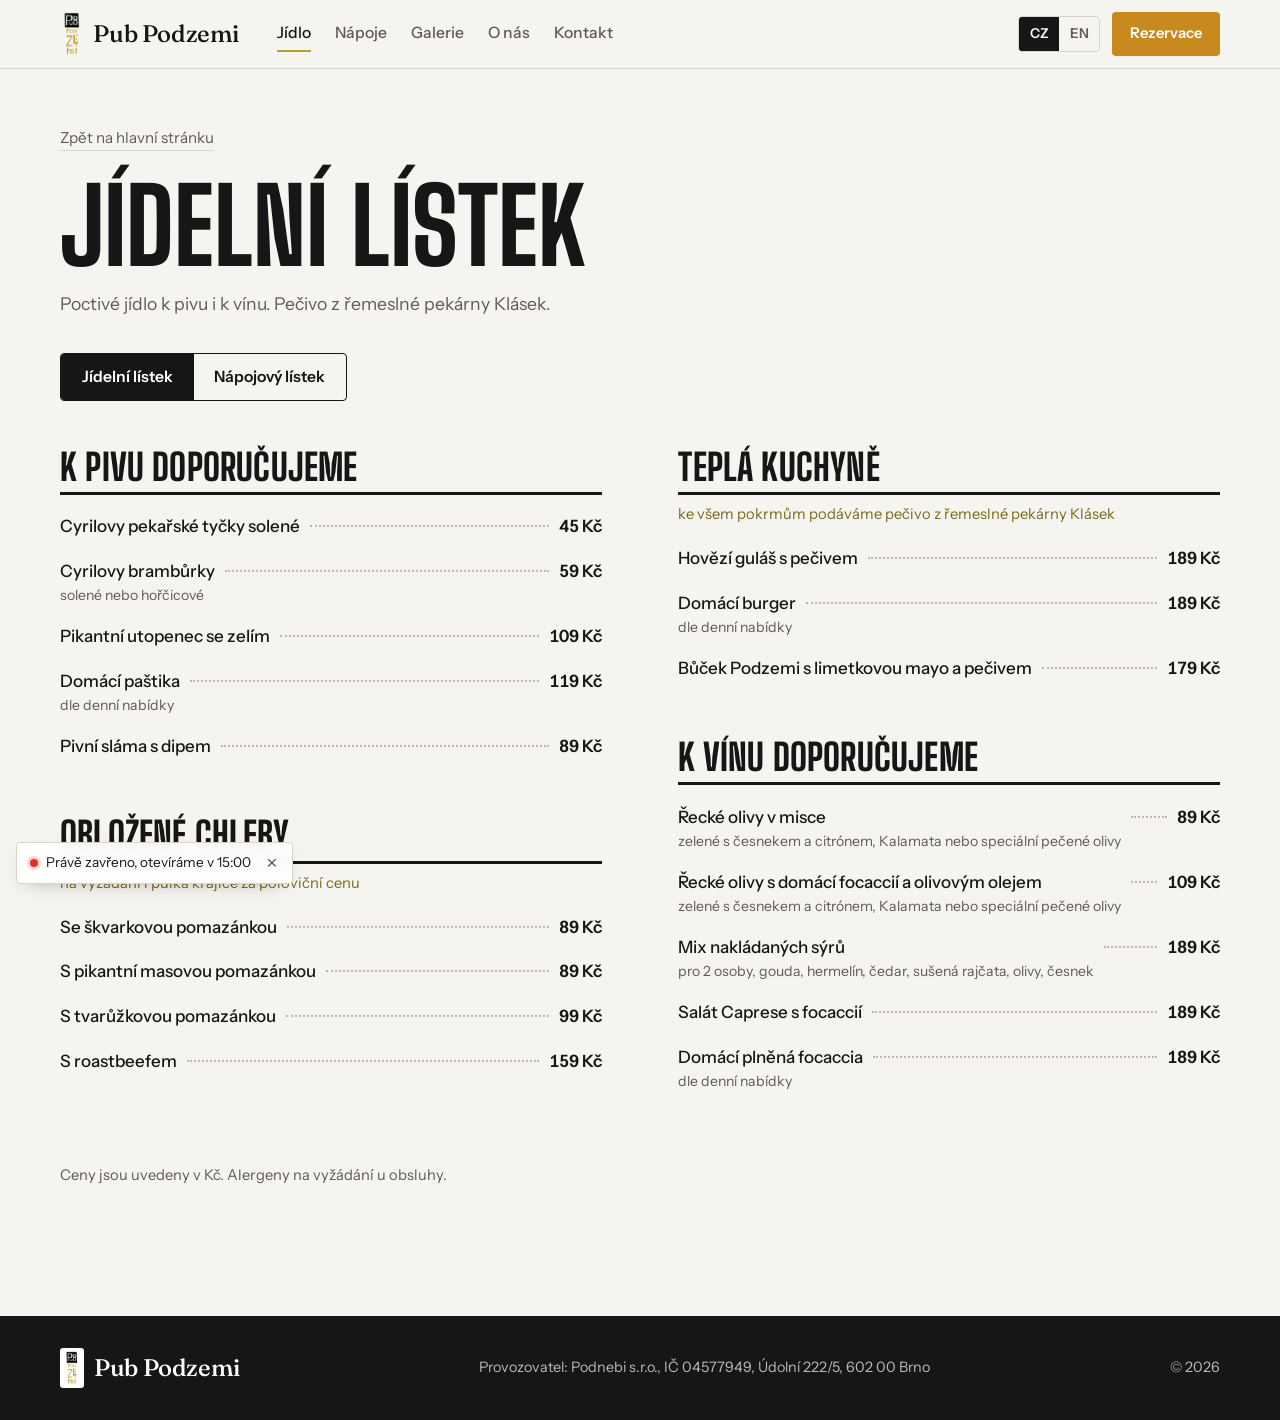
==== jidelni-listek.html @ 9f320ab7 "Telefon: dlaždice s pivy i lístky vedle sebe - na úzkých obrazovkách jsou tři dlaždice s pivy v jedn" ====
<!doctype html>
<html lang="cs">
<head>
  <meta charset="utf-8">
  <meta name="viewport" content="width=device-width, initial-scale=1">
  <title data-en="Food menu – Pub Podzemi">Jídelní lístek – Pub Podzemi</title>
  <meta name="description" content="Jídelní lístek pivnice Pub Podzemi, Údolní 222/5, Brno." data-en-content="Food menu of Pub Podzemi, Údolní 222/5, Brno.">
  <link rel="icon" href="img/logo.png">
  <link rel="preconnect" href="https://fonts.googleapis.com">
  <link rel="preconnect" href="https://fonts.gstatic.com" crossorigin>
  <link href="https://fonts.googleapis.com/css2?family=Fraunces:opsz,wght@9..144,500;9..144,700&family=Big+Shoulders+Display:wght@600;800&family=Instrument+Sans:wght@400;500;600&display=swap" rel="stylesheet">
  <link rel="stylesheet" href="style.css?v=22">
</head>
<body>

<header class="nav" id="top">
  <div class="wrap nav__inner">
    <a href="index.html" class="logo"><img src="img/logo.png" alt="" class="logo__img"><span class="logo__text">Pub Podzemi</span></a>
    <nav class="nav__links">
      <a href="jidelni-listek.html" data-en="Food" aria-current="page">Jídlo</a>
      <a href="napojovy-listek.html" data-en="Drinks">Nápoje</a>
      <a href="index.html#galerie" data-en="Gallery">Galerie</a>
      <a href="index.html#o-nas" data-en="About us">O nás</a>
      <a href="index.html#kontakt" data-en="Contact">Kontakt</a>
    </nav>
    <div class="nav__right">
      <div class="lang" role="group" aria-label="Jazyk" data-en-aria-label="Language">
        <button type="button" class="lang__btn" data-lang="cs">CZ</button>
        <button type="button" class="lang__btn" data-lang="en">EN</button>
      </div>
      <a href="tel:+420602211362" class="btn btn--small btn--reserve js-reserve" data-en="Book a table">Rezervace</a>
      <button type="button" class="nav__toggle" aria-label="Otevřít menu" data-en-aria-label="Open menu" aria-expanded="false">☰</button>
    </div>
  </div>
</header>

<main class="listek">
  <div class="wrap">
    <a href="index.html" class="back" data-en="Back to the home page">Zpět na hlavní stránku</a>
    <h1 class="listek__title" data-en="Food menu">Jídelní lístek</h1>
    <p class="listek__lead" data-en="Honest food to go with beer and wine. Bread from the Klásek artisan bakery.">Poctivé jídlo k pivu i k vínu. Pečivo z řemeslné pekárny Klásek.</p>
    <nav class="tabs" aria-label="Lístky" data-en-aria-label="Menus">
      <a href="jidelni-listek.html" class="tabs__tab is-active" data-en="Food menu" aria-current="page">Jídelní lístek</a>
      <a href="napojovy-listek.html" class="tabs__tab" data-en="Drinks menu">Nápojový lístek</a>
    </nav>
    <div class="listek__grid">
      <section class="cat">
        <h2 class="cat__title" data-en="Goes well with beer">K pivu doporučujeme</h2>
        <ul class="items">
          <li class="item"><span class="item__main"><span class="item__name" data-en="Cyril&#x27;s salted bakery sticks">Cyrilovy pekařské tyčky solené</span></span><span class="item__dots" aria-hidden="true"></span><span class="item__price" data-en="CZK 45">45 Kč</span></li>
          <li class="item"><span class="item__main"><span class="item__name" data-en="Cyril&#x27;s crisps">Cyrilovy brambůrky</span><span class="item__note" data-en="salted or mustard">solené nebo hořčicové</span></span><span class="item__dots" aria-hidden="true"></span><span class="item__price" data-en="CZK 59">59 Kč</span></li>
          <li class="item"><span class="item__main"><span class="item__name" data-en="Spicy pickled sausage (utopenec) with cabbage">Pikantní utopenec se zelím</span></span><span class="item__dots" aria-hidden="true"></span><span class="item__price" data-en="CZK 109">109 Kč</span></li>
          <li class="item"><span class="item__main"><span class="item__name" data-en="Homemade pâté">Domácí paštika</span><span class="item__note" data-en="daily offer">dle denní nabídky</span></span><span class="item__dots" aria-hidden="true"></span><span class="item__price" data-en="CZK 119">119 Kč</span></li>
          <li class="item"><span class="item__main"><span class="item__name" data-en="Crispy beer straws with dip">Pivní sláma s dipem</span></span><span class="item__dots" aria-hidden="true"></span><span class="item__price" data-en="CZK 89">89 Kč</span></li>
        </ul>
      </section>
      <section class="cat">
        <h2 class="cat__title" data-en="Open sandwiches">Obložené chleby</h2><p class="cat__sub" data-en="half a slice available on request at half price">na vyžádání i půlka krajíce za poloviční cenu</p>
        <ul class="items">
          <li class="item"><span class="item__main"><span class="item__name" data-en="With pork crackling spread">Se škvarkovou pomazánkou</span></span><span class="item__dots" aria-hidden="true"></span><span class="item__price" data-en="CZK 89">89 Kč</span></li>
          <li class="item"><span class="item__main"><span class="item__name" data-en="With spicy meat spread">S pikantní masovou pomazánkou</span></span><span class="item__dots" aria-hidden="true"></span><span class="item__price" data-en="CZK 89">89 Kč</span></li>
          <li class="item"><span class="item__main"><span class="item__name" data-en="With Olomouc tvarůžky cheese spread">S tvarůžkovou pomazánkou</span></span><span class="item__dots" aria-hidden="true"></span><span class="item__price" data-en="CZK 99">99 Kč</span></li>
          <li class="item"><span class="item__main"><span class="item__name" data-en="With roast beef">S roastbeefem</span></span><span class="item__dots" aria-hidden="true"></span><span class="item__price" data-en="CZK 159">159 Kč</span></li>
        </ul>
      </section>
      <section class="cat">
        <h2 class="cat__title" data-en="Hot dishes">Teplá kuchyně</h2><p class="cat__sub" data-en="all dishes are served with bread from the Klásek artisan bakery">ke všem pokrmům podáváme pečivo z řemeslné pekárny Klásek</p>
        <ul class="items">
          <li class="item"><span class="item__main"><span class="item__name" data-en="Beef goulash with bread">Hovězí guláš s pečivem</span></span><span class="item__dots" aria-hidden="true"></span><span class="item__price" data-en="CZK 189">189 Kč</span></li>
          <li class="item"><span class="item__main"><span class="item__name" data-en="Homemade burger">Domácí burger</span><span class="item__note" data-en="daily offer">dle denní nabídky</span></span><span class="item__dots" aria-hidden="true"></span><span class="item__price" data-en="CZK 189">189 Kč</span></li>
          <li class="item"><span class="item__main"><span class="item__name" data-en="Podzemi pork belly with lime mayo and bread">Bůček Podzemi s limetkovou mayo a pečivem</span></span><span class="item__dots" aria-hidden="true"></span><span class="item__price" data-en="CZK 179">179 Kč</span></li>
        </ul>
      </section>
      <section class="cat">
        <h2 class="cat__title" data-en="Goes well with wine">K vínu doporučujeme</h2>
        <ul class="items">
          <li class="item"><span class="item__main"><span class="item__name" data-en="Greek olives in a bowl">Řecké olivy v misce</span><span class="item__note" data-en="green with garlic and lemon, Kalamata or special roasted olives">zelené s česnekem a citrónem, Kalamata nebo speciální pečené olivy</span></span><span class="item__dots" aria-hidden="true"></span><span class="item__price" data-en="CZK 89">89 Kč</span></li>
          <li class="item"><span class="item__main"><span class="item__name" data-en="Greek olives with homemade focaccia and olive oil">Řecké olivy s domácí focaccií a olivovým olejem</span><span class="item__note" data-en="green with garlic and lemon, Kalamata or special roasted olives">zelené s česnekem a citrónem, Kalamata nebo speciální pečené olivy</span></span><span class="item__dots" aria-hidden="true"></span><span class="item__price" data-en="CZK 109">109 Kč</span></li>
          <li class="item"><span class="item__main"><span class="item__name" data-en="Marinated cheese selection">Mix nakládaných sýrů</span><span class="item__note" data-en="for 2 people, gouda, Hermelín, cheddar, sun-dried tomatoes, olives, garlic">pro 2 osoby, gouda, hermelín, čedar, sušená rajčata, olivy, česnek</span></span><span class="item__dots" aria-hidden="true"></span><span class="item__price" data-en="CZK 189">189 Kč</span></li>
          <li class="item"><span class="item__main"><span class="item__name" data-en="Caprese salad with focaccia">Salát Caprese s focaccií</span></span><span class="item__dots" aria-hidden="true"></span><span class="item__price" data-en="CZK 189">189 Kč</span></li>
          <li class="item"><span class="item__main"><span class="item__name" data-en="Homemade filled focaccia">Domácí plněná focaccia</span><span class="item__note" data-en="daily offer">dle denní nabídky</span></span><span class="item__dots" aria-hidden="true"></span><span class="item__price" data-en="CZK 189">189 Kč</span></li>
        </ul>
      </section>
    </div>
    <p class="listek__note" data-en="Prices are in Czech crowns (CZK). Ask our staff for allergen information.">Ceny jsou uvedeny v Kč. Alergeny na vyžádání u obsluhy.</p>
  </div>
</main>

<footer class="footer">
  <div class="wrap footer__inner">
    <span class="logo"><img src="img/logo.png" alt="" class="logo__img"><span class="logo__text">Pub Podzemi</span></span>
    <span data-en="Operator: Podnebi s.r.o., Company ID 04577949, Údolní 222/5, 602 00 Brno">Provozovatel: Podnebi s.r.o., IČ 04577949, Údolní 222/5, 602 00 Brno</span>
    <span>© <span class="year"></span></span>
  </div>
</footer>

<script src="main.js?v=22"></script>
</body>
</html>
---- style.css ----
/*
  Pub Podzemi – vizuální styl
  Barvy: bílá omítka kleneb, černá z rámečku loga, zlatá z loga.
  Písmo: Big Shoulders Display (úzké jako písmena loga) + Instrument Sans.
*/
:root {
  --plaster: #f5f4f0;      /* bílá omítka kleneb */
  --plaster-2: #ebe8e1;    /* stín v klenbě */
  --white: #ffffff;
  --ink: #161616;          /* černý rámeček loga */
  --muted: #5f5b53;
  --line: #d9d5cb;
  --gold: #b89f2e;         /* zlatá z loga */
  --gold-ink: #7a6a1c;     /* tmavší zlatá pro čitelný text */
  --amber: #c8891f;        /* rezervační tlačítka */
  --amber-dark: #b27616;
  --display: "Big Shoulders Display", "Arial Narrow", sans-serif;
  --body: "Instrument Sans", system-ui, sans-serif;
  --brand: "Fraunces", Georgia, serif;   /* písmo názvu Pub Podzemi */
}

* { box-sizing: border-box; margin: 0; padding: 0; }
html { scroll-behavior: smooth; scroll-padding-top: 76px; }
body { font-family: var(--body); background: var(--plaster); color: var(--ink); font-size: 17px; line-height: 1.6; }
img { max-width: 100%; display: block; }
a { color: inherit; }
:focus-visible { outline: 2px solid var(--gold); outline-offset: 3px; }

.wrap { width: min(1160px, 100% - 32px); margin-inline: auto; }

h1, h2, h3 { font-family: var(--display); font-weight: 800; line-height: 1; text-transform: uppercase; }
h2 { font-size: clamp(2.6rem, 6vw, 4.4rem); letter-spacing: .005em; margin-bottom: 1.4rem; max-width: 16ch; }
h3 { font-size: 1.6rem; font-weight: 600; letter-spacing: .01em; margin-bottom: .5rem; }
p { max-width: 62ch; }
p + p { margin-top: .9rem; }

/* Tlačítka – obdélník jako černý rámeček loga */
.btn { display: inline-block; padding: .85rem 1.5rem; border: 2px solid var(--ink); border-radius: 4px; background: var(--ink); color: var(--white); font-weight: 600; font-size: 1rem; text-decoration: none; transition: background .2s, color .2s, border-color .2s; }
.btn:hover { background: transparent; color: var(--ink); }
.btn--small { padding: .5rem 1rem; font-size: .92rem; }
.btn--ghost { background: transparent; color: var(--ink); }
.btn--ghost:hover { background: var(--ink); color: var(--white); }
/* Rezervační tlačítka – všechna stejná, jantarová */
.btn--reserve { background: var(--amber); border-color: var(--amber); color: var(--white); }
.btn--reserve:hover { background: var(--amber-dark); border-color: var(--amber-dark); color: var(--white); }
.btn--light { background: transparent; border-color: rgba(255,255,255,.85); color: var(--white); }
.btn--light:hover { background: var(--white); color: var(--ink); border-color: var(--white); }

/* Navigace */
.nav { position: fixed; inset: 0 0 auto; z-index: 10; background: rgba(245,244,240,.94); backdrop-filter: blur(10px); border-bottom: 1px solid var(--line); transition: background .25s, border-color .25s; }
.nav__inner { display: flex; align-items: center; gap: clamp(20px, 3vw, 44px); height: 68px; }
.logo { display: inline-flex; align-items: center; gap: .6rem; text-decoration: none; color: var(--ink); }
.logo__img { height: 44px; width: auto; }
.logo__text { font-family: var(--brand); font-weight: 500; font-size: 1.5rem; letter-spacing: -.01em; }
.nav__links { display: flex; align-items: center; gap: 1.5rem; }
.nav__links a { text-decoration: none; font-weight: 500; font-size: .98rem; color: var(--muted); padding: .3rem 0; border-bottom: 2px solid transparent; transition: color .2s, border-color .2s; }
.nav__links a:hover { color: var(--ink); }
.nav__links a[aria-current="page"] { color: var(--ink); border-bottom-color: var(--gold); }
.nav__right { margin-left: auto; display: flex; align-items: center; gap: 12px; }
.nav__toggle { display: none; background: none; border: 0; color: var(--ink); font-size: 1.6rem; cursor: pointer; }
.lang { display: inline-flex; border: 1px solid var(--line); border-radius: 4px; overflow: hidden; }
.lang__btn { border: 0; background: none; font: inherit; font-size: .85rem; font-weight: 600; color: var(--muted); padding: .38rem .65rem; cursor: pointer; }
.lang__btn:hover { color: var(--ink); }
.lang__btn.is-active { background: var(--ink); color: var(--white); }

/* Průhledné menu přes úvodní fotku */
.nav--overlay:not(.is-solid) { background: transparent; border-bottom-color: transparent; backdrop-filter: none; }
.nav--overlay:not(.is-solid) .logo__text,
.nav--overlay:not(.is-solid) .nav__links a,
.nav--overlay:not(.is-solid) .nav__toggle { color: var(--white); }
.nav--overlay:not(.is-solid) .logo__img { background: var(--white); border-radius: 3px; padding: 3px; }
.nav--overlay:not(.is-solid) .lang { border-color: rgba(255,255,255,.55); }
.nav--overlay:not(.is-solid) .lang__btn { color: rgba(255,255,255,.85); }
.nav--overlay:not(.is-solid) .lang__btn.is-active { background: var(--white); color: var(--ink); }

/* Úvod – fotka přes celou obrazovku */
.hero { position: relative; min-height: 100vh; min-height: 100svh; display: flex; align-items: center; text-align: center; overflow: hidden; background: #2b261f; color: var(--white); }
.hero__img { position: absolute; inset: 0; width: 100%; height: 100%; object-fit: cover; }
.hero::after { content: ""; position: absolute; inset: 0; background:
  radial-gradient(ellipse 70% 60% at 50% 55%, rgba(10,10,10,.62) 0%, rgba(10,10,10,.25) 100%),
  linear-gradient(180deg, rgba(10,10,10,.5) 0%, rgba(10,10,10,0) 20%, rgba(10,10,10,0) 70%, rgba(10,10,10,.55) 100%); }
.hero__content { position: relative; z-index: 1; display: flex; flex-direction: column; align-items: center; padding: 110px 0 90px; }
.hero__logo { height: clamp(72px, 9vw, 104px); width: auto; background: var(--white); padding: 8px 10px; border-radius: 4px; margin-bottom: 1.2rem; }
.hero h1 { font-family: var(--brand); text-transform: none; font-weight: 500; font-size: clamp(3.8rem, 11vw, 8.6rem); line-height: 1; letter-spacing: -.01em; text-shadow: 0 6px 40px rgba(0,0,0,.35); }
.hero__lead { font-size: clamp(1.1rem, 1.8vw, 1.35rem); max-width: 40ch; margin: 1.2rem auto 1.8rem; color: rgba(255,255,255,.92); }
.hero__actions { display: flex; flex-wrap: wrap; gap: .75rem; }
.hero .hero__actions { justify-content: center; }
.hero__hours { margin-top: 1.8rem; font-family: var(--display); font-weight: 600; text-transform: uppercase; letter-spacing: .02em; font-size: clamp(1.6rem, 3vw, 2.2rem); line-height: 1.1; color: var(--white); text-shadow: 0 2px 18px rgba(0,0,0,.45); }

/* Malé okénko „právě otevřeno / zavřeno“ v levém dolním rohu */
.status-toast { position: fixed; left: 16px; bottom: 16px; z-index: 20; display: flex; align-items: center; gap: .5rem; padding: .45rem .45rem .45rem .8rem; background: rgba(255,255,255,.92); backdrop-filter: blur(6px); border: 1px solid var(--line); border-radius: 4px; box-shadow: 0 6px 20px -10px rgba(0,0,0,.35); font-size: .85rem; color: var(--ink); opacity: 0; transform: translateY(8px); pointer-events: none; transition: opacity .35s, transform .35s; }
.status-toast.is-visible { opacity: 1; transform: none; pointer-events: auto; }
.status-toast__dot { width: 8px; height: 8px; border-radius: 50%; background: #2f9e44; box-shadow: 0 0 0 3px rgba(47,158,68,.2); }
.status-toast.is-closed .status-toast__dot { background: #e03131; box-shadow: 0 0 0 3px rgba(224,49,49,.2); }
.status-toast__close { border: 0; background: none; width: 26px; height: 26px; border-radius: 3px; font-size: 1.2rem; line-height: 1; color: var(--muted); cursor: pointer; }
.status-toast__close:hover { background: var(--plaster-2); color: var(--ink); }
@media (prefers-reduced-motion: reduce) { .status-toast { transition: none; } }

/* Jediná animace: úvodní text se při načtení jemně objeví */
@media (prefers-reduced-motion: no-preference) {
  .hero__content > * { animation: rise .8s cubic-bezier(.2,.7,.2,1) both; }
  .hero__content > :nth-child(2) { animation-delay: .08s; }
  .hero__content > :nth-child(3) { animation-delay: .16s; }
  .hero__content > :nth-child(4) { animation-delay: .24s; }
  .hero__content > :nth-child(5) { animation-delay: .32s; }
  @keyframes rise { from { opacity: 0; transform: translateY(14px); } }
}

/* Sekce */
.section { padding: clamp(80px, 11vw, 140px) 0; }
.section--alt { background: var(--plaster-2); }

/* Fotky – obdélníky s lehce zaoblenými rohy */
.photo { border-radius: 4px; object-fit: cover; width: 100%; background: var(--line); }

.about { display: grid; grid-template-columns: 1.15fr 1fr; gap: clamp(40px, 7vw, 100px); align-items: end; }
.about__text p { color: var(--muted); }
.about__img { aspect-ratio: 4/5; }

/* Samostatné bloky pod „O nás“ */
.block-head { display: grid; grid-template-columns: 1fr 1fr; gap: clamp(24px, 5vw, 80px); align-items: end; margin-bottom: clamp(36px, 5vw, 56px); }
.block-head h2 { margin-bottom: 0; }
.block-head p { color: var(--muted); font-size: 1.08rem; }

/* Kompaktní sekce s pivy */
.section--compact { padding: clamp(56px, 7vw, 84px) 0; }
.section--compact h2 { font-size: clamp(2rem, 4vw, 3rem); }
.section--compact .block-head { margin-bottom: 28px; }
.section--compact .block-head p { font-size: 1rem; }

/* Dlaždice s pivy – otočí se na text */
.beers { display: grid; grid-template-columns: repeat(3, 1fr); gap: clamp(16px, 2.5vw, 28px); }
.flip { display: block; width: 100%; padding: 0; border: 0; background: none; font: inherit; color: inherit; text-align: left; cursor: pointer; perspective: 1400px; height: 280px; }
.flip__inner { position: relative; display: block; width: 100%; height: 100%; transform-style: preserve-3d; transition: transform .7s cubic-bezier(.3,.7,.2,1); }
.flip__front, .flip__back { position: absolute; inset: 0; display: flex; flex-direction: column; border-radius: 4px; overflow: hidden; backface-visibility: hidden; -webkit-backface-visibility: hidden; }
.flip__front { justify-content: flex-end; padding: 22px; color: var(--white); background: var(--tile, var(--ink)); }
.flip__img { position: absolute; inset: 0; width: 100%; height: 100%; object-fit: cover; }
.flip__front:has(.flip__img)::after { content: ""; position: absolute; inset: 0; background: linear-gradient(180deg, rgba(0,0,0,.1) 0%, rgba(0,0,0,.72) 100%); }
.flip__name, .flip__kind, .flip__hint { position: relative; z-index: 1; }
.flip__name { font-family: var(--brand); font-weight: 500; font-size: clamp(1.6rem, 2.2vw, 2rem); line-height: 1.05; }
.flip__kind { margin-top: .3rem; font-size: .92rem; color: rgba(255,255,255,.85); }
.flip__hint { margin-top: .9rem; align-self: flex-start; font-size: .88rem; font-weight: 600; padding-bottom: 2px; border-bottom: 1px solid rgba(255,255,255,.6); }
.flip__back { transform: rotateY(180deg); padding: 20px 22px; background: var(--white); border: 1px solid var(--line); overflow-y: auto; }
.flip__back-title { font-family: var(--brand); font-weight: 500; font-size: 1.3rem; line-height: 1.1; margin-bottom: .6rem; padding-bottom: .5rem; border-bottom: 3px solid var(--tile, var(--ink)); }
.flip__text { color: var(--muted); font-size: .88rem; line-height: 1.5; }
.flip--plzen { --tile: #1f4a35; }
.flip--radegast { --tile: #8e1c22; }
.flip--kosmix { --tile: #1d2238; }
.flip.is-flipped .flip__inner { transform: rotateY(180deg); }
@media (hover: hover) {
  .flip:hover .flip__inner { transform: rotateY(180deg); }
}
.flip:focus-visible { outline-offset: 4px; }
@media (prefers-reduced-motion: reduce) {
  .flip__inner { transform: none !important; transition: none; }
  .flip__front, .flip__back { backface-visibility: visible; transition: opacity .2s; }
  .flip__back { transform: none; opacity: 0; }
  .flip.is-flipped .flip__back { opacity: 1; }
  @media (hover: hover) { .flip:hover .flip__back { opacity: 1; } }
}

/* Něco na zub – fotka vedle textu */
.split-block { display: grid; grid-template-columns: 1fr 1fr; gap: clamp(40px, 7vw, 100px); align-items: center; }
.split-block__img { aspect-ratio: 4 / 3; }
.split-block__text p { color: var(--muted); font-size: 1.08rem; }
.text-link { display: inline-block; margin-top: 1.4rem; font-weight: 600; color: var(--gold-ink); text-decoration: none; border-bottom: 2px solid var(--gold); padding-bottom: 2px; }
.text-link:hover { color: var(--ink); }

/* Tradice – tmavý blok */
.section--ink { background: var(--ink); color: var(--white); }
.tradition { display: grid; grid-template-columns: 1fr 1.3fr; gap: clamp(32px, 6vw, 90px); align-items: center; }
.tradition h2 { margin-bottom: 0; }
.tradition__text { font-family: var(--brand); font-size: clamp(1.35rem, 2.2vw, 1.8rem); line-height: 1.45; color: rgba(255,255,255,.9); max-width: 40ch; }

/* Lístky na hlavní stránce */
.menu { display: grid; grid-template-columns: 1fr 1fr; gap: clamp(28px, 5vw, 64px); margin-top: 1rem; }
.menu__item { display: flex; flex-direction: column; text-decoration: none; }
.menu__img { aspect-ratio: 5/4; margin-bottom: 1.4rem; transition: filter .3s; }
.menu__item:hover .menu__img { filter: brightness(1.06); }
.menu__title { font-family: var(--display); font-weight: 800; font-size: 2.2rem; text-transform: uppercase; line-height: 1; }
.menu__desc { color: var(--muted); margin: .5rem 0 .9rem; }
.menu__cta { align-self: flex-start; font-weight: 600; color: var(--gold-ink); border-bottom: 2px solid var(--gold); padding-bottom: 2px; }
.menu__item:hover .menu__cta { color: var(--ink); }

/* Galerie – jedna velká fotka a čtyři menší */
.gallery { display: grid; grid-template-columns: 2fr 1fr 1fr; grid-template-rows: repeat(2, minmax(0, 1fr)); gap: 10px; aspect-ratio: 2 / 1; }
.gallery img { width: 100%; height: 100%; object-fit: cover; border-radius: 3px; background: var(--line); }
.gallery__big { grid-row: span 2; }
.gallery--row { grid-template-columns: repeat(3, 1fr); grid-template-rows: none; aspect-ratio: auto; margin-top: 10px; }
.gallery--row img { aspect-ratio: 4 / 5; }

/* Otevírací doba */
.hours-grid { display: grid; grid-template-columns: 1.2fr 1fr; gap: clamp(40px, 7vw, 100px); }
.hours { width: 100%; max-width: 440px; border-collapse: collapse; font-size: 1.05rem; }
.hours td { padding: .6rem 0; border-bottom: 1px solid var(--line); }
.hours td:last-child { text-align: right; font-weight: 600; font-variant-numeric: tabular-nums; }
.services h3 { margin-top: .4rem; }
.services h3 + * { margin-bottom: 2rem; }
.plain-list { list-style: none; color: var(--muted); }
.plain-list li { padding: .3rem 0; }
.services p { color: var(--muted); }

/* Malé ikonky plateb pod otevírací dobou */
.payments { list-style: none; display: flex; flex-wrap: wrap; justify-content: center; gap: 10px; margin-top: clamp(36px, 5vw, 56px); padding-top: 24px; border-top: 1px solid var(--line); }
.payments li { display: inline-flex; align-items: center; gap: 4px; height: 38px; padding: 0 10px 0 4px; background: var(--white); border: 1px solid var(--line); border-radius: 4px; font-size: .82rem; color: var(--muted); }
.payments svg { width: 48px; height: 30px; flex-shrink: 0; }
.payments li:has(.sr-only) { padding-right: 4px; }
.sr-only { position: absolute; width: 1px; height: 1px; padding: 0; margin: -1px; overflow: hidden; clip: rect(0 0 0 0); white-space: nowrap; border: 0; }

/* Kontakt */
.contact-grid { display: grid; grid-template-columns: 1fr 1.1fr; gap: clamp(40px, 7vw, 100px); align-items: start; }
.contact { font-size: 1.15rem; margin-bottom: 1.2rem; }
.contact a { text-decoration: none; border-bottom: 2px solid var(--gold); }
.contact a:hover { color: var(--gold-ink); }
.contact-grid .hero__actions { margin-top: 1.6rem; }
/* Mini dlaždice sociálních sítí */
.socials { display: flex; gap: 10px; margin-top: 1.4rem; }
.socials[hidden] { display: none; }
.social { display: inline-flex; align-items: center; gap: .55rem; padding: .55rem .95rem .55rem .6rem; border-radius: 4px; color: var(--white); text-decoration: none; font-weight: 600; font-size: .92rem; transition: filter .2s; }
.social:hover { filter: brightness(1.08); }
.social svg { width: 22px; height: 22px; }
.social--ig { background: linear-gradient(45deg, #f09433, #dc2743 50%, #bc1888); }
.social--fb { background: #1877f2; }
.map { width: 100%; aspect-ratio: 4/3; border: 0; border-radius: 4px; background: var(--plaster-2); }

/* Patička */
.footer { background: var(--ink); color: rgba(255,255,255,.7); padding: 32px 0; font-size: .9rem; }
.footer__inner { display: flex; flex-wrap: wrap; gap: 12px 28px; align-items: center; justify-content: space-between; }
.footer .logo { color: var(--white); }
.footer .logo__img { background: var(--white); border-radius: 3px; padding: 3px; height: 40px; }

/* Rezervační okno */
.modal { margin: auto; width: min(460px, calc(100% - 32px)); border: 0; border-radius: 6px; padding: 34px 28px 28px; background: var(--plaster); color: var(--ink); box-shadow: 0 30px 80px -20px rgba(0,0,0,.5); }
.modal::backdrop { background: rgba(16,16,16,.55); }
.modal .eyebrow { display: none; }
.modal__close { position: absolute; top: 10px; right: 12px; width: 38px; height: 38px; border: 0; border-radius: 4px; background: transparent; font-size: 1.7rem; line-height: 1; color: var(--muted); cursor: pointer; }
.modal__close:hover { background: var(--plaster-2); color: var(--ink); }
.modal__title { font-size: 2.2rem; margin-bottom: 1.2rem; }
.modal__text { color: var(--muted); margin-bottom: 1.4rem; }
.modal__options { display: grid; gap: 10px; }
.modal__actions { display: flex; flex-wrap: wrap; gap: .7rem; }
.option { display: flex; align-items: center; gap: 16px; width: 100%; padding: 16px 18px; text-align: left; font: inherit; color: inherit; text-decoration: none; background: var(--white); border: 1px solid var(--line); border-radius: 4px; cursor: pointer; transition: border-color .2s; }
.option:hover { border-color: var(--ink); }
.option__icon { display: grid; place-items: center; flex-shrink: 0; width: 44px; height: 44px; border-radius: 4px; background: var(--ink); color: var(--white); }
.option__icon svg { width: 22px; height: 22px; fill: none; stroke: currentColor; stroke-width: 1.7; stroke-linecap: round; stroke-linejoin: round; }
.option__text { display: flex; flex-direction: column; }
.option__title { font-weight: 600; }
.option__desc { color: var(--muted); font-size: .92rem; }

/* Stránky s lístky – jako tištěný hospodský lístek */
.listek { padding: 124px 0 clamp(80px, 10vw, 130px); }
.back { display: inline-block; color: var(--muted); font-size: .95rem; margin-bottom: 1.8rem; text-decoration: none; border-bottom: 1px solid var(--line); }
.back:hover { color: var(--ink); border-color: var(--ink); }
.listek__title { font-size: clamp(3.4rem, 9vw, 6.5rem); line-height: .9; }
.listek__lead { color: var(--muted); margin-top: 1rem; font-size: 1.1rem; }
.tabs { display: inline-flex; margin: 2.2rem 0 3rem; border: 1px solid var(--ink); border-radius: 4px; overflow: hidden; }
.tabs__tab { padding: .65rem 1.3rem; text-decoration: none; font-weight: 600; font-size: .98rem; color: var(--ink); }
.tabs__tab:hover { background: var(--plaster-2); }
.tabs__tab.is-active { background: var(--ink); color: var(--white); }
.listek__grid { columns: 2; column-gap: clamp(40px, 6vw, 88px); }
.cat { break-inside: avoid; display: inline-block; width: 100%; margin-bottom: 3rem; }
.cat__title { max-width: none; font-size: 2.3rem; padding-bottom: .4rem; border-bottom: 3px solid var(--ink); margin-bottom: .2rem; }
.cat__sub { color: var(--gold-ink); font-size: .92rem; margin-top: .5rem; }
.items { list-style: none; margin-top: .6rem; }
.item { display: flex; align-items: baseline; gap: 10px; padding: .55rem 0; }
.item__main { display: flex; flex-direction: column; flex: 0 1 auto; min-width: 0; }
.item__name { font-weight: 500; }
.item__note { color: var(--muted); font-size: .88rem; line-height: 1.45; }
/* tečkovaná čára mezi názvem a cenou, jako na tištěném lístku */
.item__dots { flex: 1 1 24px; min-width: 24px; border-bottom: 2px dotted #bdb8ab; transform: translateY(-.3em); }
.item__price { font-weight: 600; white-space: nowrap; font-variant-numeric: tabular-nums; }
.listek__note { color: var(--muted); font-size: .92rem; margin-top: 1rem; }

/* Mobil a tablet */
@media (max-width: 960px) {
  .nav__toggle { display: block; }
  .nav__right { gap: 8px; }
  .nav__links { position: absolute; top: 68px; left: 0; right: 0; flex-direction: column; align-items: flex-start; gap: 0; padding: 6px 16px 18px; background: var(--plaster); border-bottom: 1px solid var(--line); display: none; }
  .nav__links.open { display: flex; }
  .nav__links a { width: 100%; padding: .75rem 0; font-size: 1.1rem; border-bottom: 1px solid var(--line); }
  .nav__links a[aria-current="page"] { border-bottom-color: var(--line); color: var(--gold-ink); }
  .nav--overlay:not(.is-solid) .nav__links.open a { color: var(--muted); }
  .about, .hours-grid, .contact-grid { grid-template-columns: 1fr; }
  .about__img { aspect-ratio: 4/3; }
  .block-head, .split-block, .tradition { grid-template-columns: 1fr; }
  .menu { gap: 16px; }
  .gallery { grid-template-columns: 1fr 1fr; grid-template-rows: auto; aspect-ratio: auto; }
  .gallery img { aspect-ratio: 1; }
  .gallery__big { grid-column: span 2; grid-row: auto; aspect-ratio: 4/3 !important; }
  .gallery--row img:last-child { grid-column: span 2; aspect-ratio: 4 / 3; }
  .listek { padding-top: 100px; }
  .listek__grid { columns: 1; }
}
/* Telefon: dlaždice s pivy i lístky vedle sebe */
@media (max-width: 640px) {
  .beers { gap: 8px; }
  .flip { height: 168px; perspective: none; }
  .flip__inner { transform: none !important; transition: none; }
  .flip__back { display: none; }
  .flip__front { padding: 12px 10px; }
  .flip__name { font-size: 1.05rem; line-height: 1.1; }
  .flip__kind { font-size: .72rem; margin-top: .25rem; }
  .flip__hint { font-size: .7rem; margin-top: .55rem; }
  .flip.is-active .flip__front { box-shadow: inset 0 0 0 3px var(--gold); }
  .beer-panel { margin-top: 10px; padding: 18px 18px 16px; background: var(--white); border: 1px solid var(--line); border-top: 3px solid var(--tile, var(--ink)); border-radius: 4px; }
  .beer-panel[hidden] { display: none; }
  .beer-panel__title { font-family: var(--brand); font-weight: 500; font-size: 1.3rem; margin-bottom: .4rem; }
  .beer-panel__text { color: var(--muted); font-size: .95rem; line-height: 1.55; }
  .menu__img { margin-bottom: .8rem; }
  .menu__title { font-size: 1.35rem; }
  .menu__desc { font-size: .84rem; line-height: 1.4; margin: .35rem 0 .6rem; }
  .menu__cta { font-size: .84rem; }
}
@media (min-width: 641px) { .beer-panel { display: none !important; } }
@media (max-width: 480px) {
  .hero__content { padding-bottom: 80px; }
  .logo__text { display: none; }
  .btn--small { padding: .45rem .8rem; font-size: .86rem; }
  .lang__btn { padding: .34rem .52rem; }
  .hero__actions .btn { flex: 1 1 auto; text-align: center; }
}
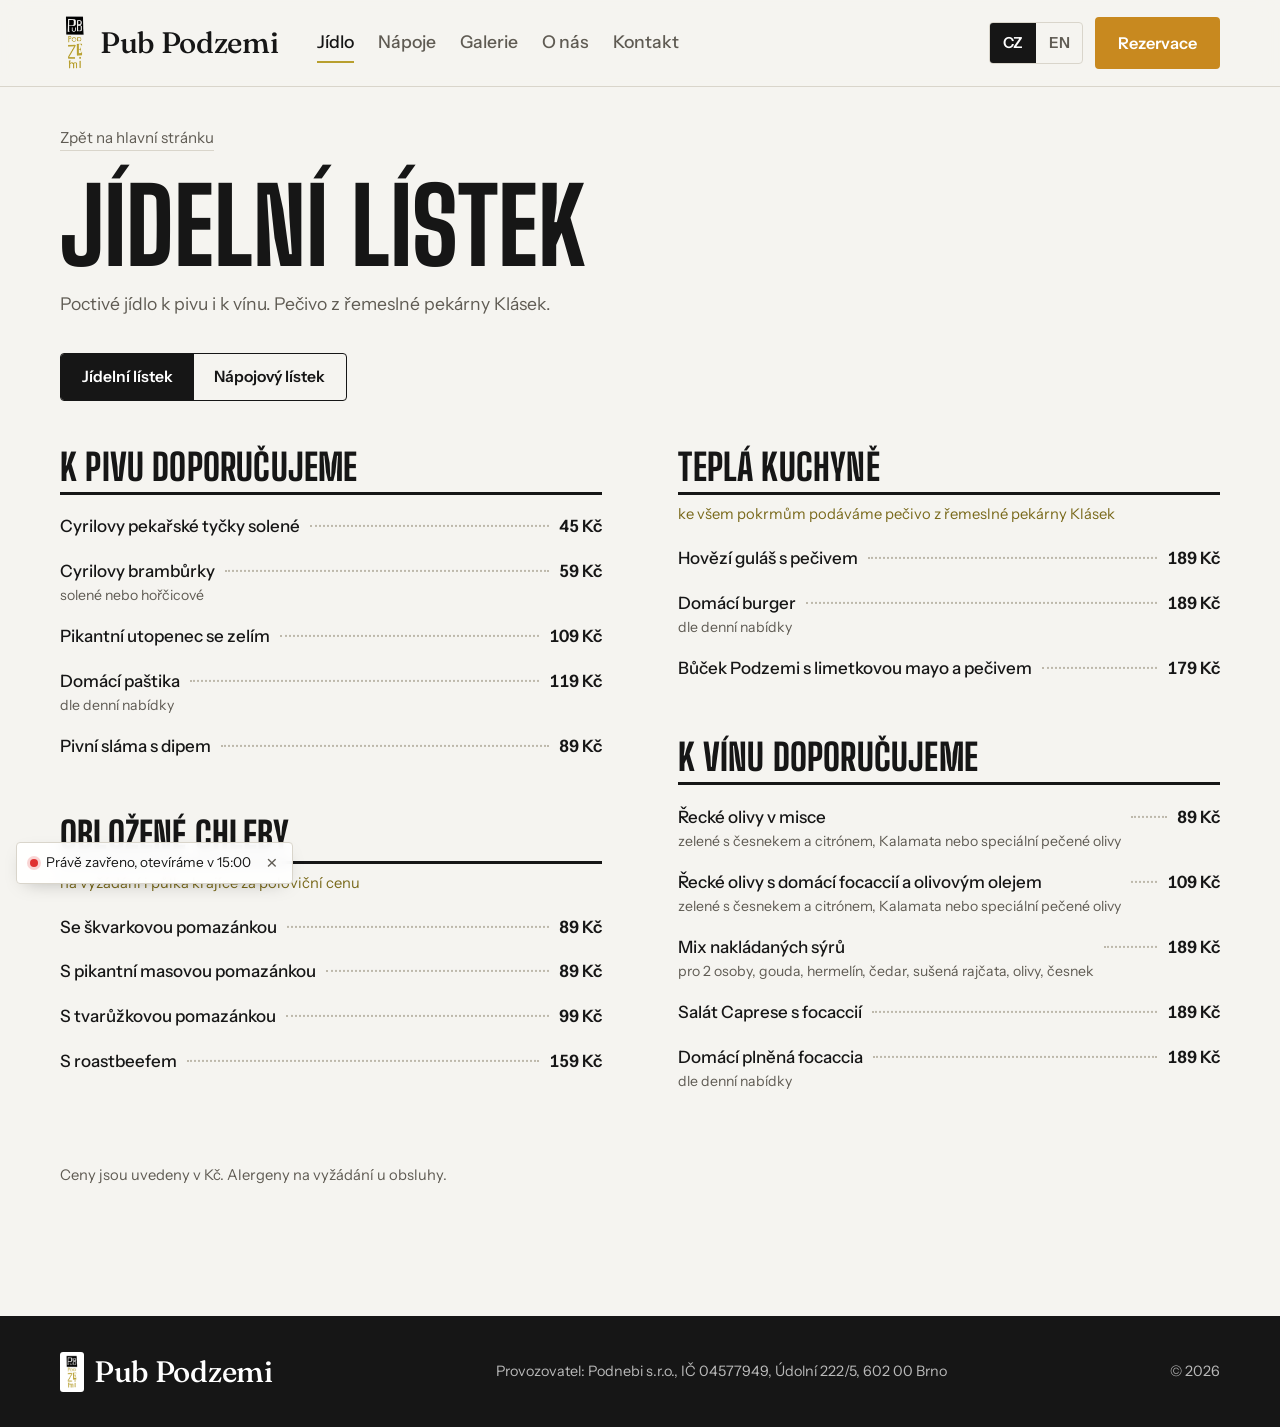
==== commit 2343cdc2: "Větší horní lišta (záhlaví) Vyšší lišta, větší logo, název, odkazy menu, přepínač jazyka i tlačítko " ====
--- a/jidelni-listek.html
+++ b/jidelni-listek.html
@@ -9,7 +9,7 @@
   <link rel="preconnect" href="https://fonts.googleapis.com">
   <link rel="preconnect" href="https://fonts.gstatic.com" crossorigin>
   <link href="https://fonts.googleapis.com/css2?family=Fraunces:opsz,wght@9..144,500;9..144,700&family=Big+Shoulders+Display:wght@600;800&family=Instrument+Sans:wght@400;500;600&display=swap" rel="stylesheet">
-  <link rel="stylesheet" href="style.css?v=22">
+  <link rel="stylesheet" href="style.css?v=23">
 </head>
 <body>
 
@@ -94,6 +94,6 @@
   </div>
 </footer>
 
-<script src="main.js?v=22"></script>
+<script src="main.js?v=23"></script>
 </body>
 </html>
--- a/style.css
+++ b/style.css
@@ -20,7 +20,8 @@
 }
 
 * { box-sizing: border-box; margin: 0; padding: 0; }
-html { scroll-behavior: smooth; scroll-padding-top: 76px; }
+:root { --nav-h: 86px; }
+html { scroll-behavior: smooth; scroll-padding-top: calc(var(--nav-h) + 8px); }
 body { font-family: var(--body); background: var(--plaster); color: var(--ink); font-size: 17px; line-height: 1.6; }
 img { max-width: 100%; display: block; }
 a { color: inherit; }
@@ -38,6 +39,7 @@
 .btn { display: inline-block; padding: .85rem 1.5rem; border: 2px solid var(--ink); border-radius: 4px; background: var(--ink); color: var(--white); font-weight: 600; font-size: 1rem; text-decoration: none; transition: background .2s, color .2s, border-color .2s; }
 .btn:hover { background: transparent; color: var(--ink); }
 .btn--small { padding: .5rem 1rem; font-size: .92rem; }
+.nav .btn--small { padding: .7rem 1.3rem; font-size: 1.02rem; }
 .btn--ghost { background: transparent; color: var(--ink); }
 .btn--ghost:hover { background: var(--ink); color: var(--white); }
 /* Rezervační tlačítka – všechna stejná, jantarová */
@@ -48,18 +50,18 @@
 
 /* Navigace */
 .nav { position: fixed; inset: 0 0 auto; z-index: 10; background: rgba(245,244,240,.94); backdrop-filter: blur(10px); border-bottom: 1px solid var(--line); transition: background .25s, border-color .25s; }
-.nav__inner { display: flex; align-items: center; gap: clamp(20px, 3vw, 44px); height: 68px; }
+.nav__inner { display: flex; align-items: center; gap: clamp(20px, 3vw, 48px); height: var(--nav-h); }
 .logo { display: inline-flex; align-items: center; gap: .6rem; text-decoration: none; color: var(--ink); }
-.logo__img { height: 44px; width: auto; }
-.logo__text { font-family: var(--brand); font-weight: 500; font-size: 1.5rem; letter-spacing: -.01em; }
+.logo__img { height: 56px; width: auto; }
+.logo__text { font-family: var(--brand); font-weight: 500; font-size: 1.85rem; letter-spacing: -.01em; }
 .nav__links { display: flex; align-items: center; gap: 1.5rem; }
-.nav__links a { text-decoration: none; font-weight: 500; font-size: .98rem; color: var(--muted); padding: .3rem 0; border-bottom: 2px solid transparent; transition: color .2s, border-color .2s; }
+.nav__links a { text-decoration: none; font-weight: 500; font-size: 1.1rem; color: var(--muted); padding: .3rem 0; border-bottom: 2px solid transparent; transition: color .2s, border-color .2s; }
 .nav__links a:hover { color: var(--ink); }
 .nav__links a[aria-current="page"] { color: var(--ink); border-bottom-color: var(--gold); }
 .nav__right { margin-left: auto; display: flex; align-items: center; gap: 12px; }
 .nav__toggle { display: none; background: none; border: 0; color: var(--ink); font-size: 1.6rem; cursor: pointer; }
 .lang { display: inline-flex; border: 1px solid var(--line); border-radius: 4px; overflow: hidden; }
-.lang__btn { border: 0; background: none; font: inherit; font-size: .85rem; font-weight: 600; color: var(--muted); padding: .38rem .65rem; cursor: pointer; }
+.lang__btn { border: 0; background: none; font: inherit; font-size: .95rem; font-weight: 600; color: var(--muted); padding: .48rem .8rem; cursor: pointer; }
 .lang__btn:hover { color: var(--ink); }
 .lang__btn.is-active { background: var(--ink); color: var(--white); }
 
@@ -273,9 +275,11 @@
 
 /* Mobil a tablet */
 @media (max-width: 960px) {
+  :root { --nav-h: 76px; }
+  .logo__img { height: 50px; }
   .nav__toggle { display: block; }
   .nav__right { gap: 8px; }
-  .nav__links { position: absolute; top: 68px; left: 0; right: 0; flex-direction: column; align-items: flex-start; gap: 0; padding: 6px 16px 18px; background: var(--plaster); border-bottom: 1px solid var(--line); display: none; }
+  .nav__links { position: absolute; top: var(--nav-h); left: 0; right: 0; flex-direction: column; align-items: flex-start; gap: 0; padding: 6px 16px 18px; background: var(--plaster); border-bottom: 1px solid var(--line); display: none; }
   .nav__links.open { display: flex; }
   .nav__links a { width: 100%; padding: .75rem 0; font-size: 1.1rem; border-bottom: 1px solid var(--line); }
   .nav__links a[aria-current="page"] { border-bottom-color: var(--line); color: var(--gold-ink); }
@@ -315,7 +319,7 @@
 @media (max-width: 480px) {
   .hero__content { padding-bottom: 80px; }
   .logo__text { display: none; }
-  .btn--small { padding: .45rem .8rem; font-size: .86rem; }
-  .lang__btn { padding: .34rem .52rem; }
+  .btn--small, .nav .btn--small { padding: .55rem .9rem; font-size: .95rem; }
+  .lang__btn { padding: .42rem .6rem; font-size: .9rem; }
   .hero__actions .btn { flex: 1 1 auto; text-align: center; }
 }
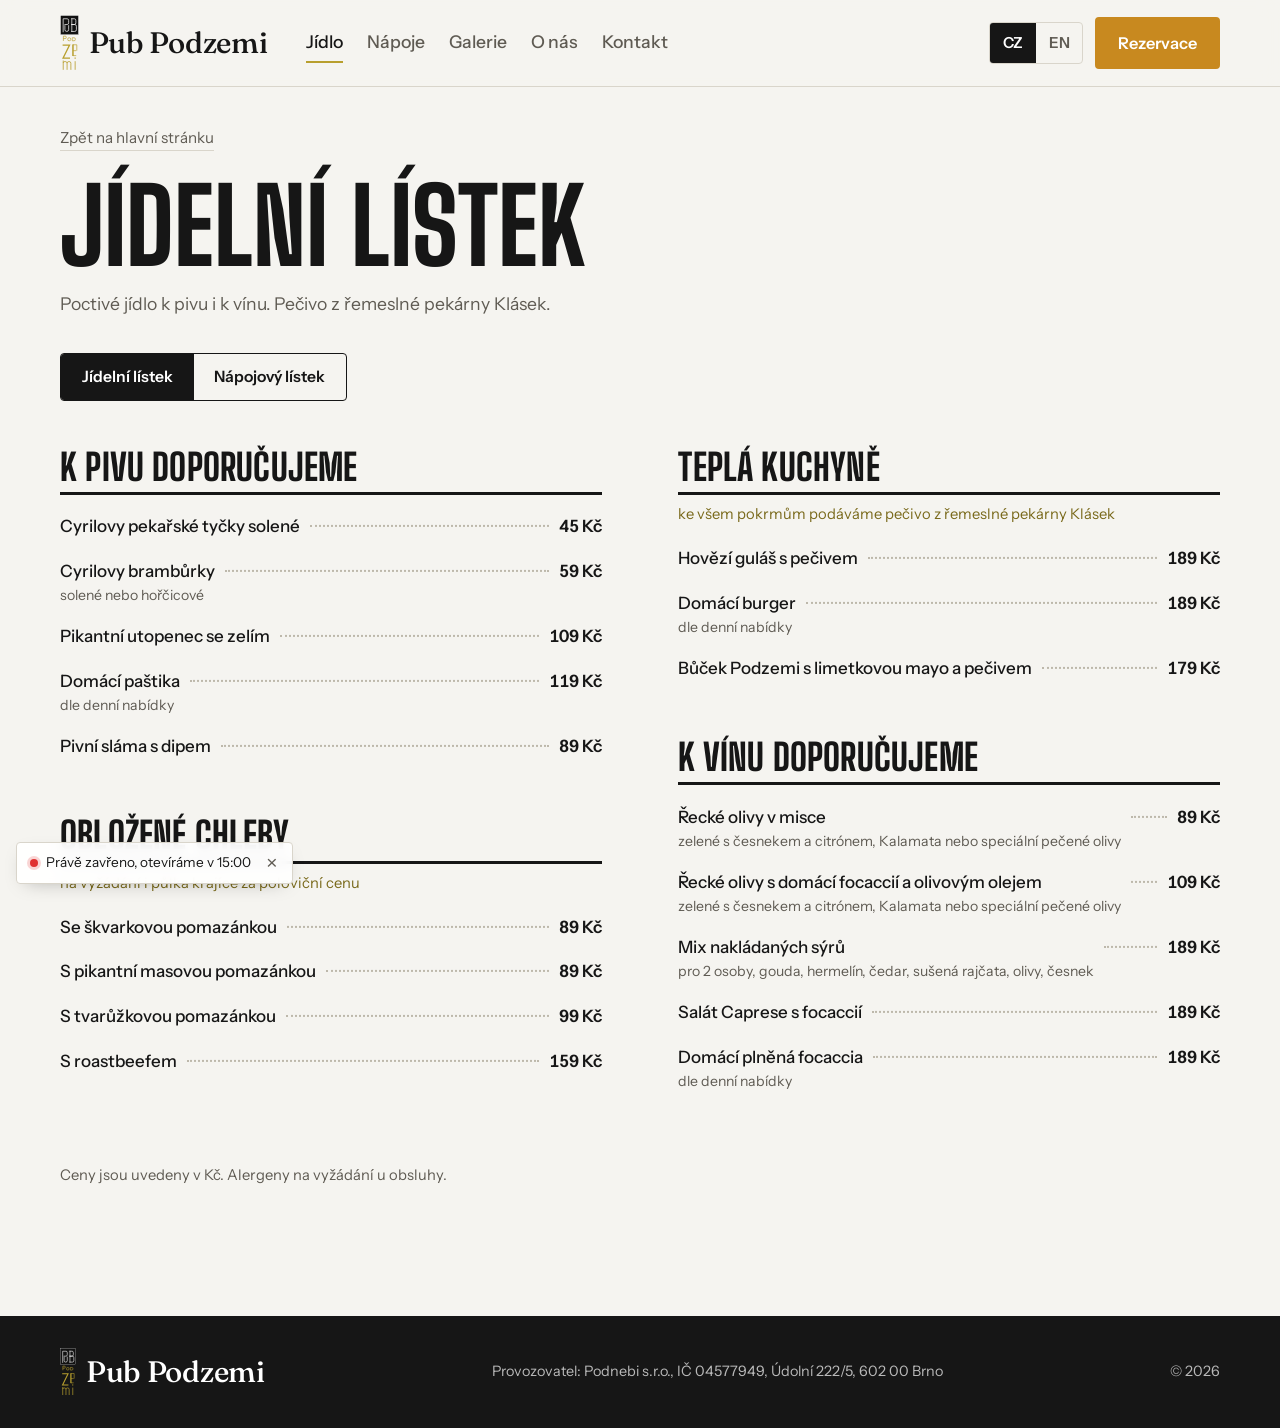
==== commit 19685e17: "Ostré vektorové logo bez bílého podkladu Logo překreslené jako SVG podle původního loga a loga vyryt" ====
--- a/jidelni-listek.html
+++ b/jidelni-listek.html
@@ -5,17 +5,18 @@
   <meta name="viewport" content="width=device-width, initial-scale=1">
   <title data-en="Food menu – Pub Podzemi">Jídelní lístek – Pub Podzemi</title>
   <meta name="description" content="Jídelní lístek pivnice Pub Podzemi, Údolní 222/5, Brno." data-en-content="Food menu of Pub Podzemi, Údolní 222/5, Brno.">
-  <link rel="icon" href="img/logo.png">
+  <link rel="icon" href="img/logo.svg" type="image/svg+xml">
+  <link rel="alternate icon" href="img/logo.png">
   <link rel="preconnect" href="https://fonts.googleapis.com">
   <link rel="preconnect" href="https://fonts.gstatic.com" crossorigin>
   <link href="https://fonts.googleapis.com/css2?family=Fraunces:opsz,wght@9..144,500;9..144,700&family=Big+Shoulders+Display:wght@600;800&family=Instrument+Sans:wght@400;500;600&display=swap" rel="stylesheet">
-  <link rel="stylesheet" href="style.css?v=23">
+  <link rel="stylesheet" href="style.css?v=24">
 </head>
 <body>
 
 <header class="nav" id="top">
   <div class="wrap nav__inner">
-    <a href="index.html" class="logo"><img src="img/logo.png" alt="" class="logo__img"><span class="logo__text">Pub Podzemi</span></a>
+    <a href="index.html" class="logo"><img src="img/logo.svg" alt="" class="logo__img"><span class="logo__text">Pub Podzemi</span></a>
     <nav class="nav__links">
       <a href="jidelni-listek.html" data-en="Food" aria-current="page">Jídlo</a>
       <a href="napojovy-listek.html" data-en="Drinks">Nápoje</a>
@@ -88,12 +89,12 @@
 
 <footer class="footer">
   <div class="wrap footer__inner">
-    <span class="logo"><img src="img/logo.png" alt="" class="logo__img"><span class="logo__text">Pub Podzemi</span></span>
+    <span class="logo"><img src="img/logo.svg" alt="" class="logo__img"><span class="logo__text">Pub Podzemi</span></span>
     <span data-en="Operator: Podnebi s.r.o., Company ID 04577949, Údolní 222/5, 602 00 Brno">Provozovatel: Podnebi s.r.o., IČ 04577949, Údolní 222/5, 602 00 Brno</span>
     <span>© <span class="year"></span></span>
   </div>
 </footer>
 
-<script src="main.js?v=23"></script>
+<script src="main.js?v=24"></script>
 </body>
 </html>
--- a/style.css
+++ b/style.css
@@ -70,7 +70,6 @@
 .nav--overlay:not(.is-solid) .logo__text,
 .nav--overlay:not(.is-solid) .nav__links a,
 .nav--overlay:not(.is-solid) .nav__toggle { color: var(--white); }
-.nav--overlay:not(.is-solid) .logo__img { background: var(--white); border-radius: 3px; padding: 3px; }
 .nav--overlay:not(.is-solid) .lang { border-color: rgba(255,255,255,.55); }
 .nav--overlay:not(.is-solid) .lang__btn { color: rgba(255,255,255,.85); }
 .nav--overlay:not(.is-solid) .lang__btn.is-active { background: var(--white); color: var(--ink); }
@@ -82,7 +81,7 @@
   radial-gradient(ellipse 70% 60% at 50% 55%, rgba(10,10,10,.62) 0%, rgba(10,10,10,.25) 100%),
   linear-gradient(180deg, rgba(10,10,10,.5) 0%, rgba(10,10,10,0) 20%, rgba(10,10,10,0) 70%, rgba(10,10,10,.55) 100%); }
 .hero__content { position: relative; z-index: 1; display: flex; flex-direction: column; align-items: center; padding: 110px 0 90px; }
-.hero__logo { height: clamp(72px, 9vw, 104px); width: auto; background: var(--white); padding: 8px 10px; border-radius: 4px; margin-bottom: 1.2rem; }
+.hero__logo { height: clamp(96px, 11vw, 132px); width: auto; margin-bottom: 1.4rem; filter: drop-shadow(0 4px 14px rgba(0,0,0,.45)); }
 .hero h1 { font-family: var(--brand); text-transform: none; font-weight: 500; font-size: clamp(3.8rem, 11vw, 8.6rem); line-height: 1; letter-spacing: -.01em; text-shadow: 0 6px 40px rgba(0,0,0,.35); }
 .hero__lead { font-size: clamp(1.1rem, 1.8vw, 1.35rem); max-width: 40ch; margin: 1.2rem auto 1.8rem; color: rgba(255,255,255,.92); }
 .hero__actions { display: flex; flex-wrap: wrap; gap: .75rem; }
@@ -229,7 +228,7 @@
 .footer { background: var(--ink); color: rgba(255,255,255,.7); padding: 32px 0; font-size: .9rem; }
 .footer__inner { display: flex; flex-wrap: wrap; gap: 12px 28px; align-items: center; justify-content: space-between; }
 .footer .logo { color: var(--white); }
-.footer .logo__img { background: var(--white); border-radius: 3px; padding: 3px; height: 40px; }
+.footer .logo__img { height: 48px; }
 
 /* Rezervační okno */
 .modal { margin: auto; width: min(460px, calc(100% - 32px)); border: 0; border-radius: 6px; padding: 34px 28px 28px; background: var(--plaster); color: var(--ink); box-shadow: 0 30px 80px -20px rgba(0,0,0,.5); }
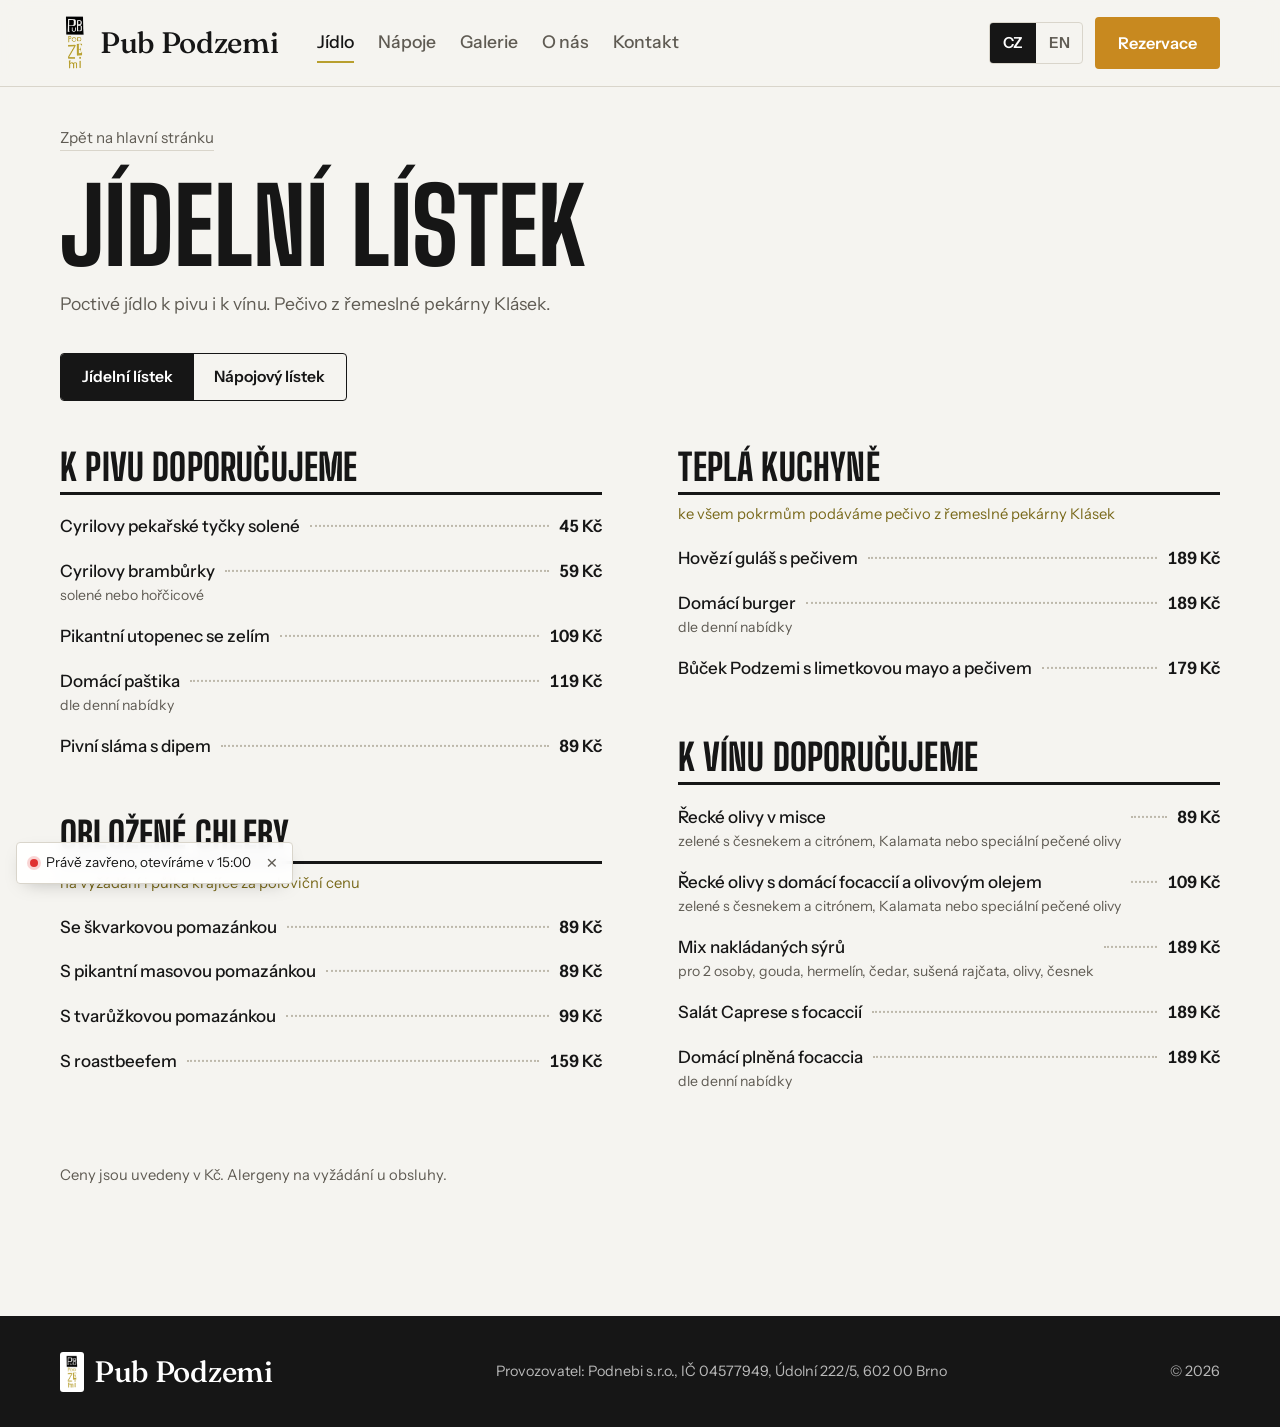
==== commit 76b1795e: "Vráceno původní logo Na přání zákazníka zpět původní logo (logo.png) s bílým podkladem, jak bylo pře" ====
--- a/jidelni-listek.html
+++ b/jidelni-listek.html
@@ -5,18 +5,17 @@
   <meta name="viewport" content="width=device-width, initial-scale=1">
   <title data-en="Food menu – Pub Podzemi">Jídelní lístek – Pub Podzemi</title>
   <meta name="description" content="Jídelní lístek pivnice Pub Podzemi, Údolní 222/5, Brno." data-en-content="Food menu of Pub Podzemi, Údolní 222/5, Brno.">
-  <link rel="icon" href="img/logo.svg" type="image/svg+xml">
-  <link rel="alternate icon" href="img/logo.png">
+  <link rel="icon" href="img/logo.png">
   <link rel="preconnect" href="https://fonts.googleapis.com">
   <link rel="preconnect" href="https://fonts.gstatic.com" crossorigin>
   <link href="https://fonts.googleapis.com/css2?family=Fraunces:opsz,wght@9..144,500;9..144,700&family=Big+Shoulders+Display:wght@600;800&family=Instrument+Sans:wght@400;500;600&display=swap" rel="stylesheet">
-  <link rel="stylesheet" href="style.css?v=24">
+  <link rel="stylesheet" href="style.css?v=23">
 </head>
 <body>
 
 <header class="nav" id="top">
   <div class="wrap nav__inner">
-    <a href="index.html" class="logo"><img src="img/logo.svg" alt="" class="logo__img"><span class="logo__text">Pub Podzemi</span></a>
+    <a href="index.html" class="logo"><img src="img/logo.png" alt="" class="logo__img"><span class="logo__text">Pub Podzemi</span></a>
     <nav class="nav__links">
       <a href="jidelni-listek.html" data-en="Food" aria-current="page">Jídlo</a>
       <a href="napojovy-listek.html" data-en="Drinks">Nápoje</a>
@@ -89,12 +88,12 @@
 
 <footer class="footer">
   <div class="wrap footer__inner">
-    <span class="logo"><img src="img/logo.svg" alt="" class="logo__img"><span class="logo__text">Pub Podzemi</span></span>
+    <span class="logo"><img src="img/logo.png" alt="" class="logo__img"><span class="logo__text">Pub Podzemi</span></span>
     <span data-en="Operator: Podnebi s.r.o., Company ID 04577949, Údolní 222/5, 602 00 Brno">Provozovatel: Podnebi s.r.o., IČ 04577949, Údolní 222/5, 602 00 Brno</span>
     <span>© <span class="year"></span></span>
   </div>
 </footer>
 
-<script src="main.js?v=24"></script>
+<script src="main.js?v=23"></script>
 </body>
 </html>
--- a/style.css
+++ b/style.css
@@ -70,6 +70,7 @@
 .nav--overlay:not(.is-solid) .logo__text,
 .nav--overlay:not(.is-solid) .nav__links a,
 .nav--overlay:not(.is-solid) .nav__toggle { color: var(--white); }
+.nav--overlay:not(.is-solid) .logo__img { background: var(--white); border-radius: 3px; padding: 3px; }
 .nav--overlay:not(.is-solid) .lang { border-color: rgba(255,255,255,.55); }
 .nav--overlay:not(.is-solid) .lang__btn { color: rgba(255,255,255,.85); }
 .nav--overlay:not(.is-solid) .lang__btn.is-active { background: var(--white); color: var(--ink); }
@@ -81,7 +82,7 @@
   radial-gradient(ellipse 70% 60% at 50% 55%, rgba(10,10,10,.62) 0%, rgba(10,10,10,.25) 100%),
   linear-gradient(180deg, rgba(10,10,10,.5) 0%, rgba(10,10,10,0) 20%, rgba(10,10,10,0) 70%, rgba(10,10,10,.55) 100%); }
 .hero__content { position: relative; z-index: 1; display: flex; flex-direction: column; align-items: center; padding: 110px 0 90px; }
-.hero__logo { height: clamp(96px, 11vw, 132px); width: auto; margin-bottom: 1.4rem; filter: drop-shadow(0 4px 14px rgba(0,0,0,.45)); }
+.hero__logo { height: clamp(72px, 9vw, 104px); width: auto; background: var(--white); padding: 8px 10px; border-radius: 4px; margin-bottom: 1.2rem; }
 .hero h1 { font-family: var(--brand); text-transform: none; font-weight: 500; font-size: clamp(3.8rem, 11vw, 8.6rem); line-height: 1; letter-spacing: -.01em; text-shadow: 0 6px 40px rgba(0,0,0,.35); }
 .hero__lead { font-size: clamp(1.1rem, 1.8vw, 1.35rem); max-width: 40ch; margin: 1.2rem auto 1.8rem; color: rgba(255,255,255,.92); }
 .hero__actions { display: flex; flex-wrap: wrap; gap: .75rem; }
@@ -228,7 +229,7 @@
 .footer { background: var(--ink); color: rgba(255,255,255,.7); padding: 32px 0; font-size: .9rem; }
 .footer__inner { display: flex; flex-wrap: wrap; gap: 12px 28px; align-items: center; justify-content: space-between; }
 .footer .logo { color: var(--white); }
-.footer .logo__img { height: 48px; }
+.footer .logo__img { background: var(--white); border-radius: 3px; padding: 3px; height: 40px; }
 
 /* Rezervační okno */
 .modal { margin: auto; width: min(460px, calc(100% - 32px)); border: 0; border-radius: 6px; padding: 34px 28px 28px; background: var(--plaster); color: var(--ink); box-shadow: 0 30px 80px -20px rgba(0,0,0,.5); }
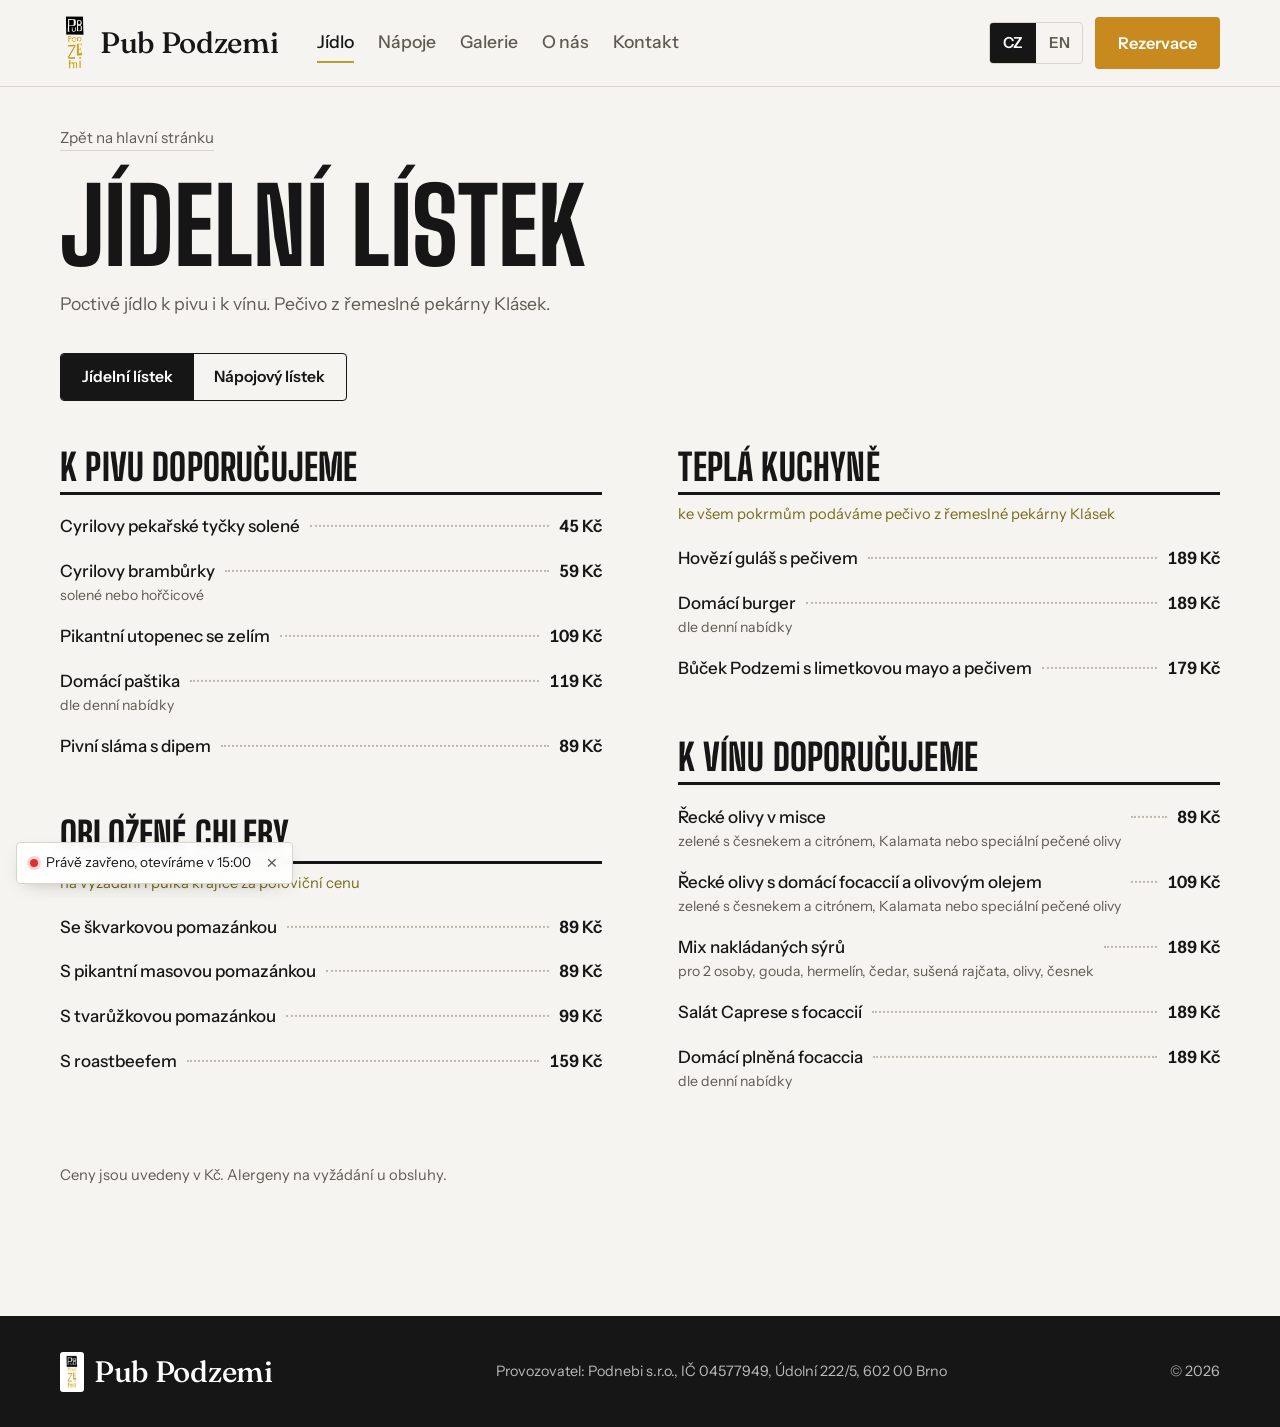
==== commit 69580e31: "Logo zvětšené AI (logo-hd.png) Původní logo ze starého webu (54×100 px) zvětšené 4× modelem Real-ESR" ====
--- a/jidelni-listek.html
+++ b/jidelni-listek.html
@@ -5,17 +5,17 @@
   <meta name="viewport" content="width=device-width, initial-scale=1">
   <title data-en="Food menu – Pub Podzemi">Jídelní lístek – Pub Podzemi</title>
   <meta name="description" content="Jídelní lístek pivnice Pub Podzemi, Údolní 222/5, Brno." data-en-content="Food menu of Pub Podzemi, Údolní 222/5, Brno.">
-  <link rel="icon" href="img/logo.png">
+  <link rel="icon" href="img/logo-hd.png">
   <link rel="preconnect" href="https://fonts.googleapis.com">
   <link rel="preconnect" href="https://fonts.gstatic.com" crossorigin>
   <link href="https://fonts.googleapis.com/css2?family=Fraunces:opsz,wght@9..144,500;9..144,700&family=Big+Shoulders+Display:wght@600;800&family=Instrument+Sans:wght@400;500;600&display=swap" rel="stylesheet">
-  <link rel="stylesheet" href="style.css?v=23">
+  <link rel="stylesheet" href="style.css?v=24">
 </head>
 <body>
 
 <header class="nav" id="top">
   <div class="wrap nav__inner">
-    <a href="index.html" class="logo"><img src="img/logo.png" alt="" class="logo__img"><span class="logo__text">Pub Podzemi</span></a>
+    <a href="index.html" class="logo"><img src="img/logo-hd.png" alt="" class="logo__img"><span class="logo__text">Pub Podzemi</span></a>
     <nav class="nav__links">
       <a href="jidelni-listek.html" data-en="Food" aria-current="page">Jídlo</a>
       <a href="napojovy-listek.html" data-en="Drinks">Nápoje</a>
@@ -88,12 +88,12 @@
 
 <footer class="footer">
   <div class="wrap footer__inner">
-    <span class="logo"><img src="img/logo.png" alt="" class="logo__img"><span class="logo__text">Pub Podzemi</span></span>
+    <span class="logo"><img src="img/logo-hd.png" alt="" class="logo__img"><span class="logo__text">Pub Podzemi</span></span>
     <span data-en="Operator: Podnebi s.r.o., Company ID 04577949, Údolní 222/5, 602 00 Brno">Provozovatel: Podnebi s.r.o., IČ 04577949, Údolní 222/5, 602 00 Brno</span>
     <span>© <span class="year"></span></span>
   </div>
 </footer>
 
-<script src="main.js?v=23"></script>
+<script src="main.js?v=24"></script>
 </body>
 </html>
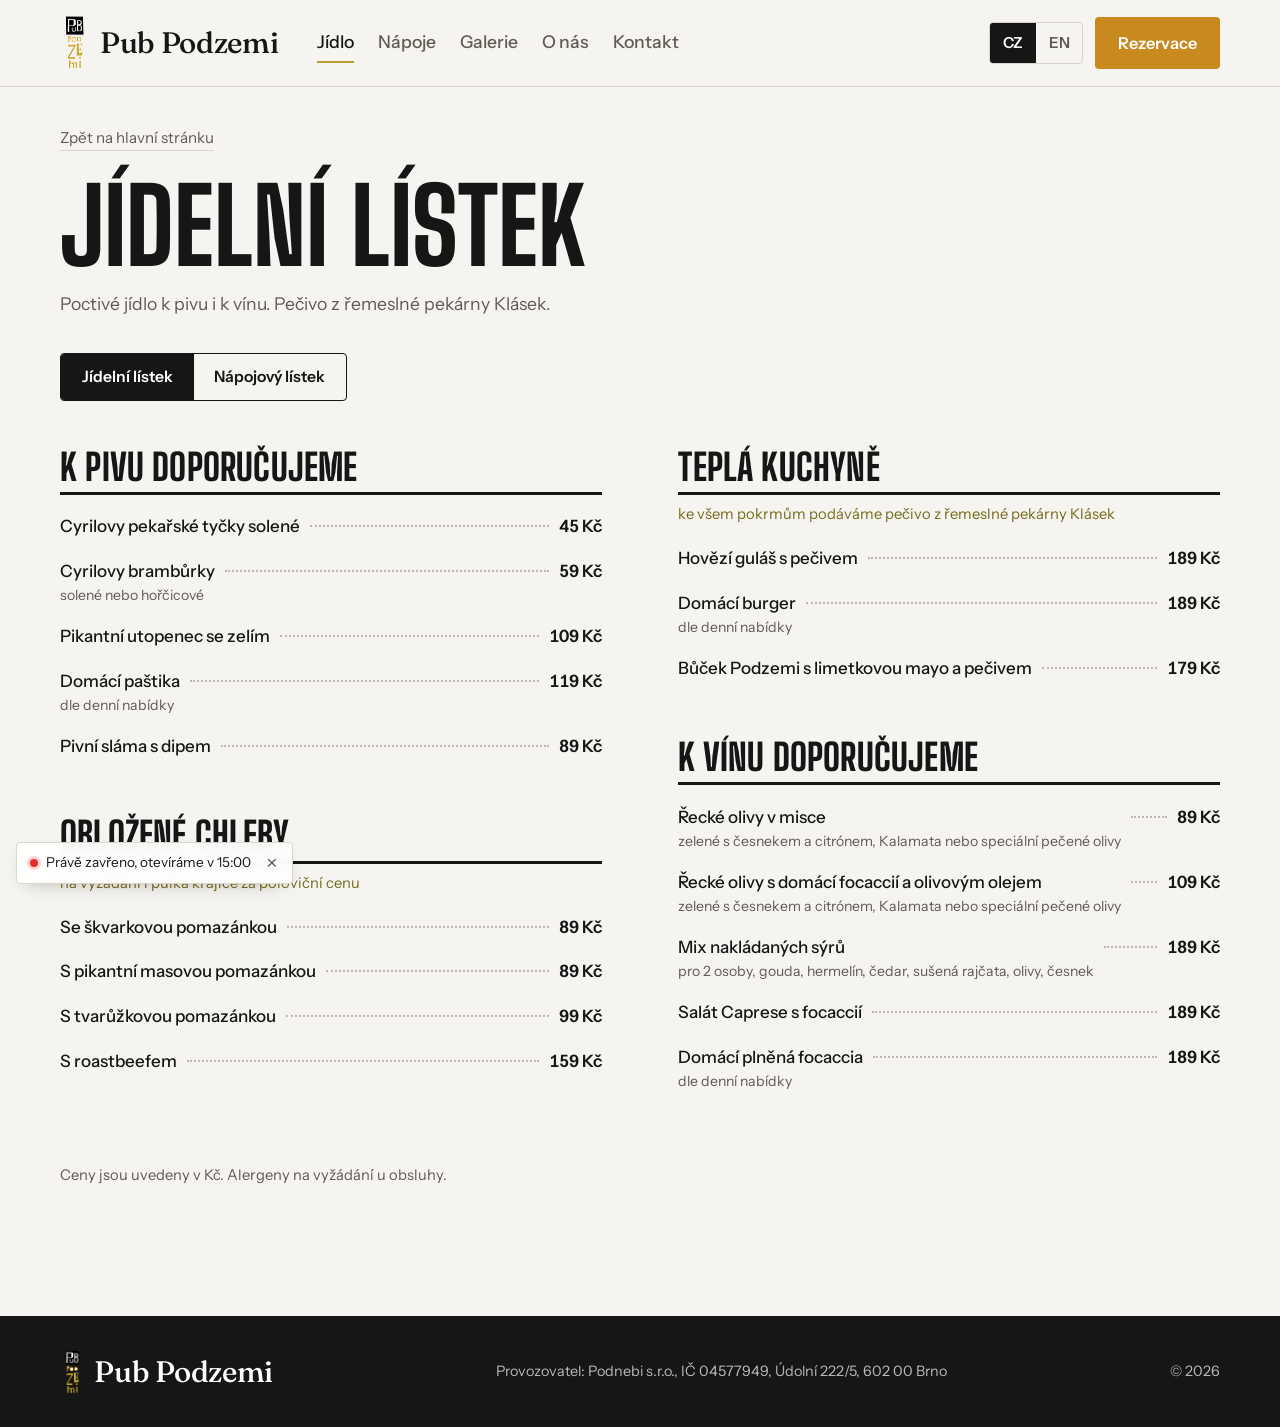
==== commit 2bbac19d: "Logo bez bílého podkladu Pozadí loga je průhledné (jen vnější bílá plocha, bílá písmena PuB v rámečk" ====
--- a/jidelni-listek.html
+++ b/jidelni-listek.html
@@ -9,7 +9,7 @@
   <link rel="preconnect" href="https://fonts.googleapis.com">
   <link rel="preconnect" href="https://fonts.gstatic.com" crossorigin>
   <link href="https://fonts.googleapis.com/css2?family=Fraunces:opsz,wght@9..144,500;9..144,700&family=Big+Shoulders+Display:wght@600;800&family=Instrument+Sans:wght@400;500;600&display=swap" rel="stylesheet">
-  <link rel="stylesheet" href="style.css?v=24">
+  <link rel="stylesheet" href="style.css?v=25">
 </head>
 <body>
 
@@ -94,6 +94,6 @@
   </div>
 </footer>
 
-<script src="main.js?v=24"></script>
+<script src="main.js?v=25"></script>
 </body>
 </html>
--- a/style.css
+++ b/style.css
@@ -70,7 +70,6 @@
 .nav--overlay:not(.is-solid) .logo__text,
 .nav--overlay:not(.is-solid) .nav__links a,
 .nav--overlay:not(.is-solid) .nav__toggle { color: var(--white); }
-.nav--overlay:not(.is-solid) .logo__img { background: var(--white); border-radius: 3px; padding: 3px; }
 .nav--overlay:not(.is-solid) .lang { border-color: rgba(255,255,255,.55); }
 .nav--overlay:not(.is-solid) .lang__btn { color: rgba(255,255,255,.85); }
 .nav--overlay:not(.is-solid) .lang__btn.is-active { background: var(--white); color: var(--ink); }
@@ -82,7 +81,7 @@
   radial-gradient(ellipse 70% 60% at 50% 55%, rgba(10,10,10,.62) 0%, rgba(10,10,10,.25) 100%),
   linear-gradient(180deg, rgba(10,10,10,.5) 0%, rgba(10,10,10,0) 20%, rgba(10,10,10,0) 70%, rgba(10,10,10,.55) 100%); }
 .hero__content { position: relative; z-index: 1; display: flex; flex-direction: column; align-items: center; padding: 110px 0 90px; }
-.hero__logo { height: clamp(72px, 9vw, 104px); width: auto; background: var(--white); padding: 8px 10px; border-radius: 4px; margin-bottom: 1.2rem; }
+.hero__logo { height: clamp(88px, 10vw, 120px); width: auto; margin-bottom: 1.2rem; filter: drop-shadow(0 3px 12px rgba(0,0,0,.45)); }
 .hero h1 { font-family: var(--brand); text-transform: none; font-weight: 500; font-size: clamp(3.8rem, 11vw, 8.6rem); line-height: 1; letter-spacing: -.01em; text-shadow: 0 6px 40px rgba(0,0,0,.35); }
 .hero__lead { font-size: clamp(1.1rem, 1.8vw, 1.35rem); max-width: 40ch; margin: 1.2rem auto 1.8rem; color: rgba(255,255,255,.92); }
 .hero__actions { display: flex; flex-wrap: wrap; gap: .75rem; }
@@ -229,7 +228,7 @@
 .footer { background: var(--ink); color: rgba(255,255,255,.7); padding: 32px 0; font-size: .9rem; }
 .footer__inner { display: flex; flex-wrap: wrap; gap: 12px 28px; align-items: center; justify-content: space-between; }
 .footer .logo { color: var(--white); }
-.footer .logo__img { background: var(--white); border-radius: 3px; padding: 3px; height: 40px; }
+.footer .logo__img { height: 46px; }
 
 /* Rezervační okno */
 .modal { margin: auto; width: min(460px, calc(100% - 32px)); border: 0; border-radius: 6px; padding: 34px 28px 28px; background: var(--plaster); color: var(--ink); box-shadow: 0 30px 80px -20px rgba(0,0,0,.5); }
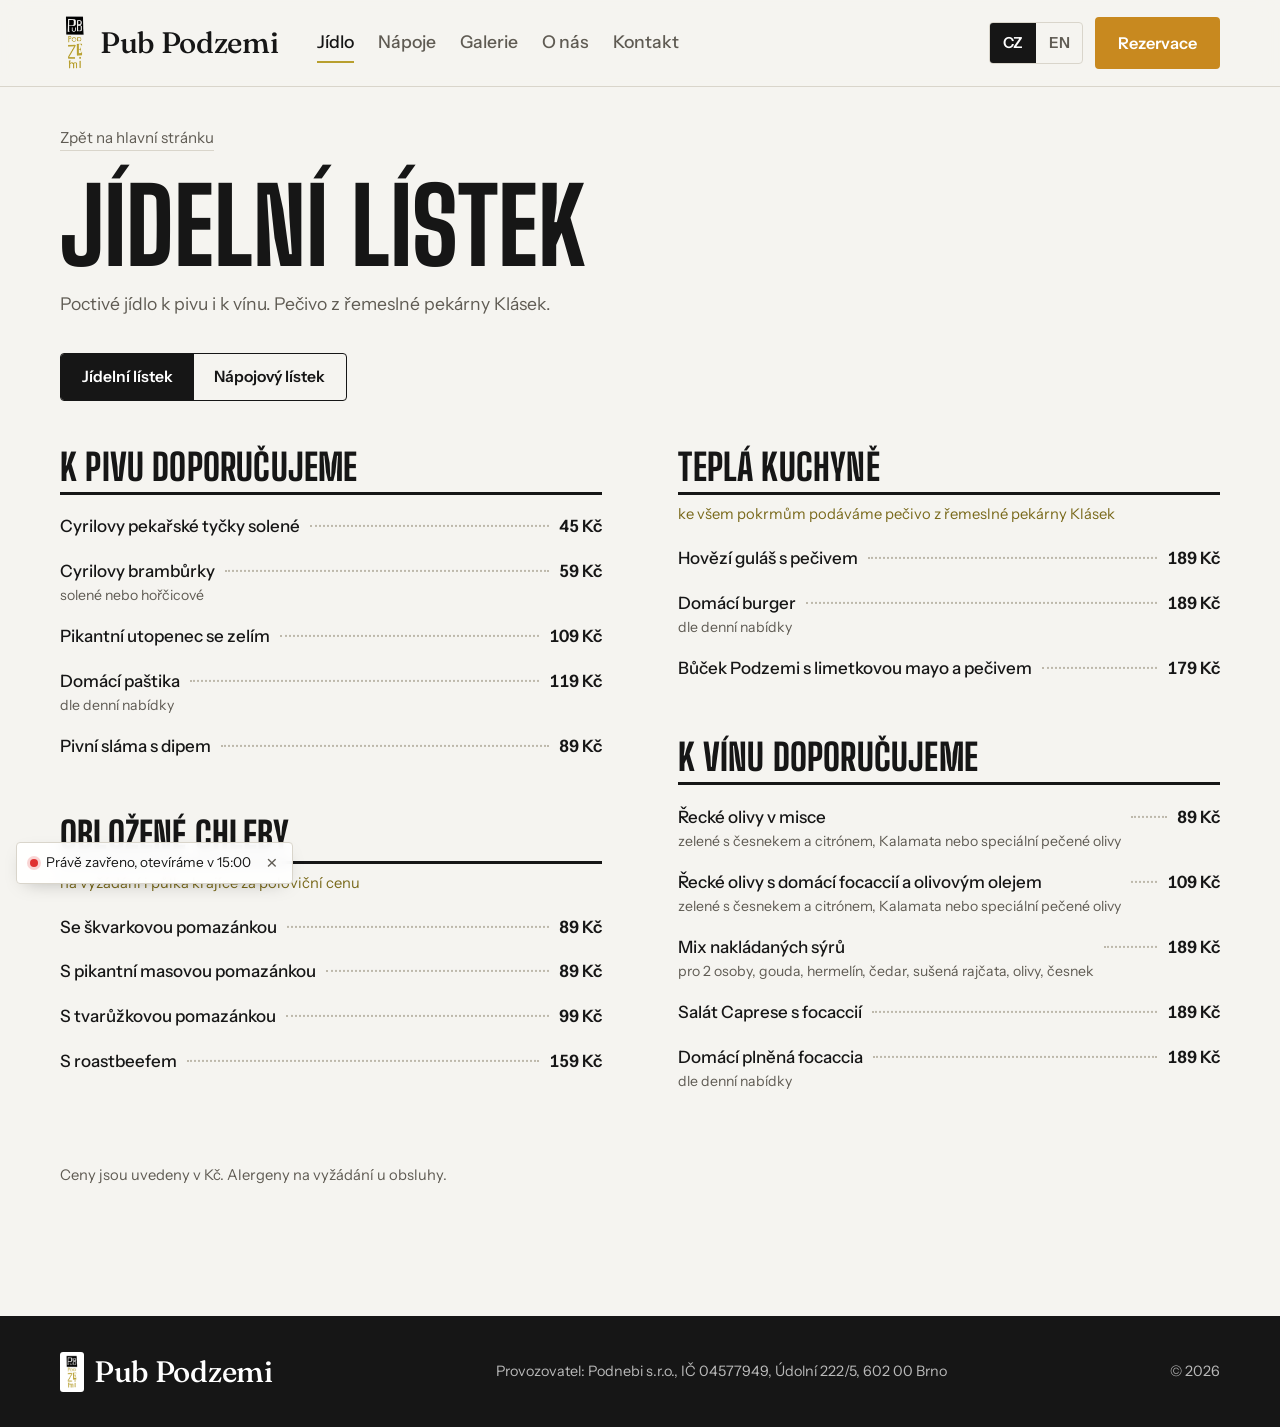
==== commit 55653a8b: "Zpět původní logo s bílým podkladem Na přání zákazníka odstraněno logo zvětšené AI; všude je znovu p" ====
--- a/jidelni-listek.html
+++ b/jidelni-listek.html
@@ -5,17 +5,17 @@
   <meta name="viewport" content="width=device-width, initial-scale=1">
   <title data-en="Food menu – Pub Podzemi">Jídelní lístek – Pub Podzemi</title>
   <meta name="description" content="Jídelní lístek pivnice Pub Podzemi, Údolní 222/5, Brno." data-en-content="Food menu of Pub Podzemi, Údolní 222/5, Brno.">
-  <link rel="icon" href="img/logo-hd.png">
+  <link rel="icon" href="img/logo.png">
   <link rel="preconnect" href="https://fonts.googleapis.com">
   <link rel="preconnect" href="https://fonts.gstatic.com" crossorigin>
   <link href="https://fonts.googleapis.com/css2?family=Fraunces:opsz,wght@9..144,500;9..144,700&family=Big+Shoulders+Display:wght@600;800&family=Instrument+Sans:wght@400;500;600&display=swap" rel="stylesheet">
-  <link rel="stylesheet" href="style.css?v=25">
+  <link rel="stylesheet" href="style.css?v=23">
 </head>
 <body>
 
 <header class="nav" id="top">
   <div class="wrap nav__inner">
-    <a href="index.html" class="logo"><img src="img/logo-hd.png" alt="" class="logo__img"><span class="logo__text">Pub Podzemi</span></a>
+    <a href="index.html" class="logo"><img src="img/logo.png" alt="" class="logo__img"><span class="logo__text">Pub Podzemi</span></a>
     <nav class="nav__links">
       <a href="jidelni-listek.html" data-en="Food" aria-current="page">Jídlo</a>
       <a href="napojovy-listek.html" data-en="Drinks">Nápoje</a>
@@ -88,12 +88,12 @@
 
 <footer class="footer">
   <div class="wrap footer__inner">
-    <span class="logo"><img src="img/logo-hd.png" alt="" class="logo__img"><span class="logo__text">Pub Podzemi</span></span>
+    <span class="logo"><img src="img/logo.png" alt="" class="logo__img"><span class="logo__text">Pub Podzemi</span></span>
     <span data-en="Operator: Podnebi s.r.o., Company ID 04577949, Údolní 222/5, 602 00 Brno">Provozovatel: Podnebi s.r.o., IČ 04577949, Údolní 222/5, 602 00 Brno</span>
     <span>© <span class="year"></span></span>
   </div>
 </footer>
 
-<script src="main.js?v=25"></script>
+<script src="main.js?v=23"></script>
 </body>
 </html>
--- a/style.css
+++ b/style.css
@@ -70,6 +70,7 @@
 .nav--overlay:not(.is-solid) .logo__text,
 .nav--overlay:not(.is-solid) .nav__links a,
 .nav--overlay:not(.is-solid) .nav__toggle { color: var(--white); }
+.nav--overlay:not(.is-solid) .logo__img { background: var(--white); border-radius: 3px; padding: 3px; }
 .nav--overlay:not(.is-solid) .lang { border-color: rgba(255,255,255,.55); }
 .nav--overlay:not(.is-solid) .lang__btn { color: rgba(255,255,255,.85); }
 .nav--overlay:not(.is-solid) .lang__btn.is-active { background: var(--white); color: var(--ink); }
@@ -81,7 +82,7 @@
   radial-gradient(ellipse 70% 60% at 50% 55%, rgba(10,10,10,.62) 0%, rgba(10,10,10,.25) 100%),
   linear-gradient(180deg, rgba(10,10,10,.5) 0%, rgba(10,10,10,0) 20%, rgba(10,10,10,0) 70%, rgba(10,10,10,.55) 100%); }
 .hero__content { position: relative; z-index: 1; display: flex; flex-direction: column; align-items: center; padding: 110px 0 90px; }
-.hero__logo { height: clamp(88px, 10vw, 120px); width: auto; margin-bottom: 1.2rem; filter: drop-shadow(0 3px 12px rgba(0,0,0,.45)); }
+.hero__logo { height: clamp(72px, 9vw, 104px); width: auto; background: var(--white); padding: 8px 10px; border-radius: 4px; margin-bottom: 1.2rem; }
 .hero h1 { font-family: var(--brand); text-transform: none; font-weight: 500; font-size: clamp(3.8rem, 11vw, 8.6rem); line-height: 1; letter-spacing: -.01em; text-shadow: 0 6px 40px rgba(0,0,0,.35); }
 .hero__lead { font-size: clamp(1.1rem, 1.8vw, 1.35rem); max-width: 40ch; margin: 1.2rem auto 1.8rem; color: rgba(255,255,255,.92); }
 .hero__actions { display: flex; flex-wrap: wrap; gap: .75rem; }
@@ -228,7 +229,7 @@
 .footer { background: var(--ink); color: rgba(255,255,255,.7); padding: 32px 0; font-size: .9rem; }
 .footer__inner { display: flex; flex-wrap: wrap; gap: 12px 28px; align-items: center; justify-content: space-between; }
 .footer .logo { color: var(--white); }
-.footer .logo__img { height: 46px; }
+.footer .logo__img { background: var(--white); border-radius: 3px; padding: 3px; height: 40px; }
 
 /* Rezervační okno */
 .modal { margin: auto; width: min(460px, calc(100% - 32px)); border: 0; border-radius: 6px; padding: 34px 28px 28px; background: var(--plaster); color: var(--ink); box-shadow: 0 30px 80px -20px rgba(0,0,0,.5); }
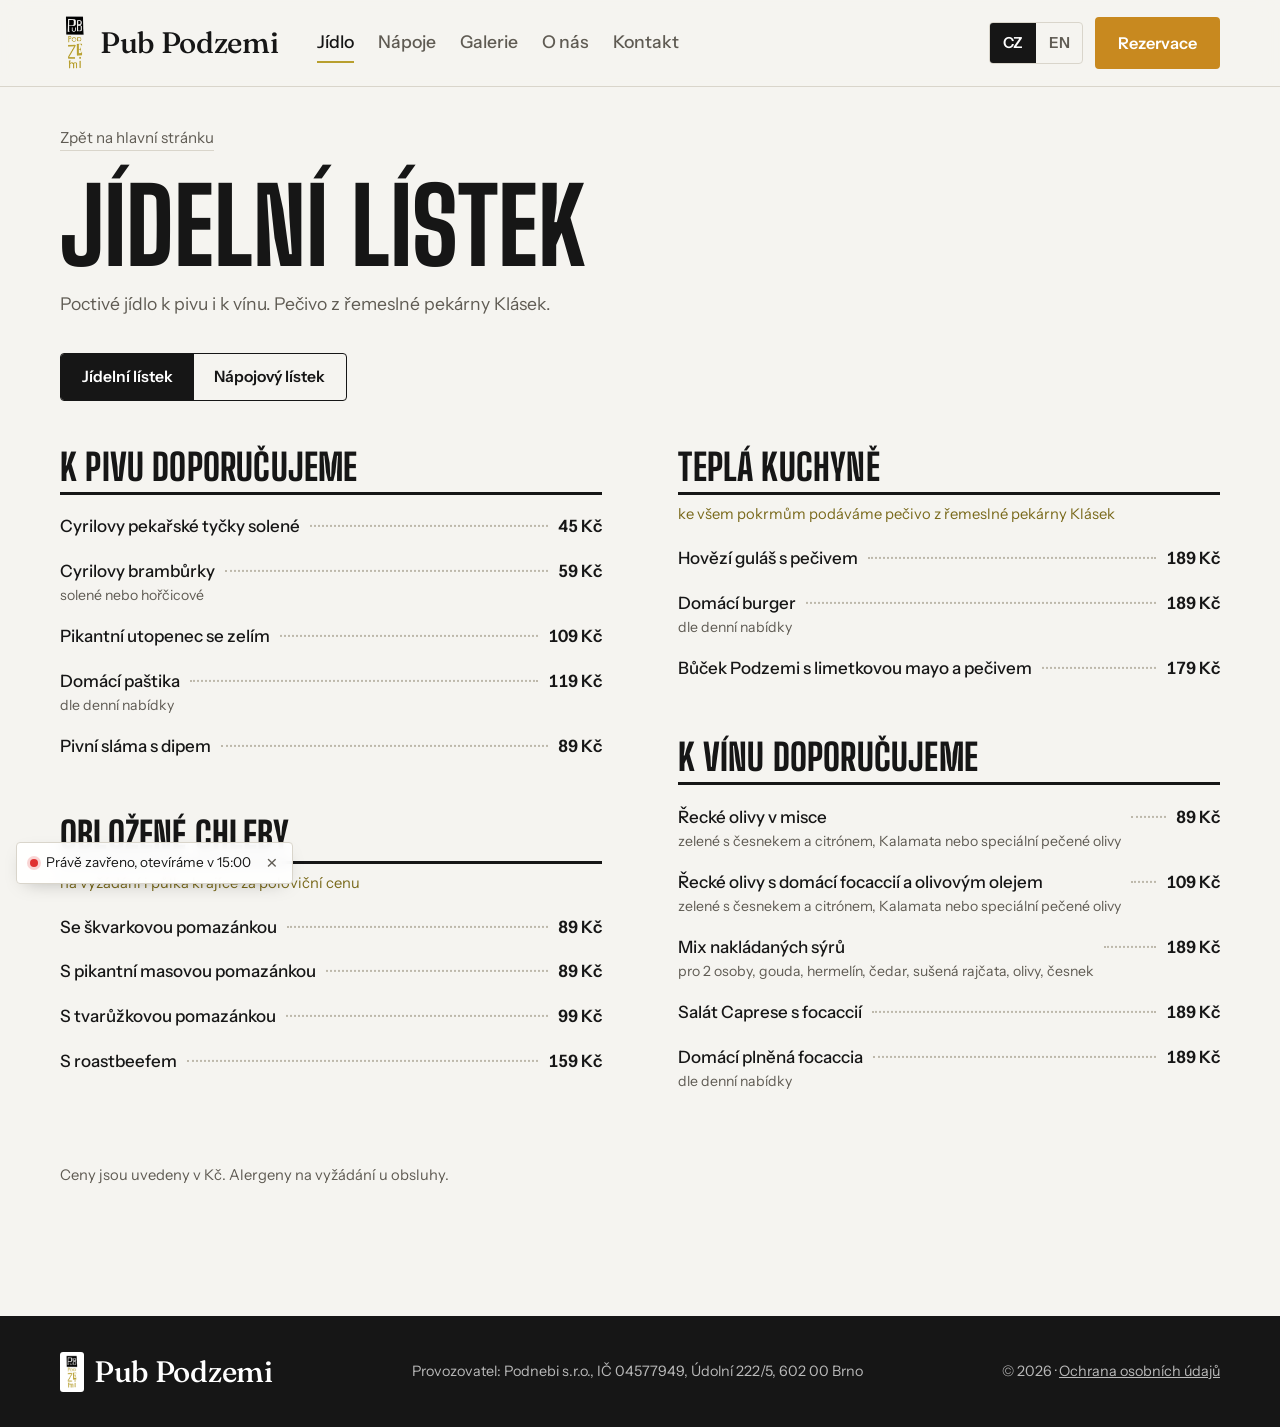
==== commit 4c13f443: "Soukromí: mapa po kliknutí, vlastní písma, stránka o osobních údajích - mapa Google se načte až po k" ====
--- a/jidelni-listek.html
+++ b/jidelni-listek.html
@@ -6,10 +6,8 @@
   <title data-en="Food menu – Pub Podzemi">Jídelní lístek – Pub Podzemi</title>
   <meta name="description" content="Jídelní lístek pivnice Pub Podzemi, Údolní 222/5, Brno." data-en-content="Food menu of Pub Podzemi, Údolní 222/5, Brno.">
   <link rel="icon" href="img/logo.png">
-  <link rel="preconnect" href="https://fonts.googleapis.com">
-  <link rel="preconnect" href="https://fonts.gstatic.com" crossorigin>
-  <link href="https://fonts.googleapis.com/css2?family=Fraunces:opsz,wght@9..144,500;9..144,700&family=Big+Shoulders+Display:wght@600;800&family=Instrument+Sans:wght@400;500;600&display=swap" rel="stylesheet">
-  <link rel="stylesheet" href="style.css?v=23">
+  <link rel="stylesheet" href="fonts.css">
+  <link rel="stylesheet" href="style.css?v=24">
 </head>
 <body>
 
@@ -90,10 +88,10 @@
   <div class="wrap footer__inner">
     <span class="logo"><img src="img/logo.png" alt="" class="logo__img"><span class="logo__text">Pub Podzemi</span></span>
     <span data-en="Operator: Podnebi s.r.o., Company ID 04577949, Údolní 222/5, 602 00 Brno">Provozovatel: Podnebi s.r.o., IČ 04577949, Údolní 222/5, 602 00 Brno</span>
-    <span>© <span class="year"></span></span>
+    <span>© <span class="year"></span> · <a href="ochrana-osobnich-udaju.html" class="footer__link" data-en="Privacy">Ochrana osobních údajů</a></span>
   </div>
 </footer>
 
-<script src="main.js?v=23"></script>
+<script src="main.js?v=24"></script>
 </body>
 </html>
--- a/fonts.css
+++ b/fonts.css
@@ -0,0 +1,133 @@
+/* Písma uložená přímo na webu (nic se nenačítá z Googlu). Licence: SIL Open Font License. */
+/* latin-ext */
+@font-face {
+  font-family: 'Big Shoulders Display';
+  font-style: normal;
+  font-weight: 600;
+  font-display: swap;
+  src: url(fonts/BigShouldersDisplay-latin-ext-0.woff2) format('woff2');
+  unicode-range: U+0100-02BA, U+02BD-02C5, U+02C7-02CC, U+02CE-02D7, U+02DD-02FF, U+0304, U+0308, U+0329, U+1D00-1DBF, U+1E00-1E9F, U+1EF2-1EFF, U+2020, U+20A0-20AB, U+20AD-20C4, U+2113, U+2C60-2C7F, U+A720-A7FF;
+}
+/* latin */
+@font-face {
+  font-family: 'Big Shoulders Display';
+  font-style: normal;
+  font-weight: 600;
+  font-display: swap;
+  src: url(fonts/BigShouldersDisplay-latin-1.woff2) format('woff2');
+  unicode-range: U+0000-00FF, U+0131, U+0152-0153, U+02BB-02BC, U+02C6, U+02DA, U+02DC, U+0304, U+0308, U+0329, U+2000-206F, U+20AC, U+2122, U+2191, U+2193, U+2212, U+2215, U+FEFF, U+FFFD;
+}
+/* latin-ext */
+@font-face {
+  font-family: 'Big Shoulders Display';
+  font-style: normal;
+  font-weight: 800;
+  font-display: swap;
+  src: url(fonts/BigShouldersDisplay-latin-ext-0.woff2) format('woff2');
+  unicode-range: U+0100-02BA, U+02BD-02C5, U+02C7-02CC, U+02CE-02D7, U+02DD-02FF, U+0304, U+0308, U+0329, U+1D00-1DBF, U+1E00-1E9F, U+1EF2-1EFF, U+2020, U+20A0-20AB, U+20AD-20C4, U+2113, U+2C60-2C7F, U+A720-A7FF;
+}
+/* latin */
+@font-face {
+  font-family: 'Big Shoulders Display';
+  font-style: normal;
+  font-weight: 800;
+  font-display: swap;
+  src: url(fonts/BigShouldersDisplay-latin-1.woff2) format('woff2');
+  unicode-range: U+0000-00FF, U+0131, U+0152-0153, U+02BB-02BC, U+02C6, U+02DA, U+02DC, U+0304, U+0308, U+0329, U+2000-206F, U+20AC, U+2122, U+2191, U+2193, U+2212, U+2215, U+FEFF, U+FFFD;
+}
+/* latin-ext */
+@font-face {
+  font-family: 'Fraunces';
+  font-style: normal;
+  font-weight: 500;
+  font-display: swap;
+  src: url(fonts/Fraunces-latin-ext-2.woff2) format('woff2');
+  unicode-range: U+0100-02BA, U+02BD-02C5, U+02C7-02CC, U+02CE-02D7, U+02DD-02FF, U+0304, U+0308, U+0329, U+1D00-1DBF, U+1E00-1E9F, U+1EF2-1EFF, U+2020, U+20A0-20AB, U+20AD-20C4, U+2113, U+2C60-2C7F, U+A720-A7FF;
+}
+/* latin */
+@font-face {
+  font-family: 'Fraunces';
+  font-style: normal;
+  font-weight: 500;
+  font-display: swap;
+  src: url(fonts/Fraunces-latin-3.woff2) format('woff2');
+  unicode-range: U+0000-00FF, U+0131, U+0152-0153, U+02BB-02BC, U+02C6, U+02DA, U+02DC, U+0304, U+0308, U+0329, U+2000-206F, U+20AC, U+2122, U+2191, U+2193, U+2212, U+2215, U+FEFF, U+FFFD;
+}
+/* latin-ext */
+@font-face {
+  font-family: 'Fraunces';
+  font-style: normal;
+  font-weight: 700;
+  font-display: swap;
+  src: url(fonts/Fraunces-latin-ext-2.woff2) format('woff2');
+  unicode-range: U+0100-02BA, U+02BD-02C5, U+02C7-02CC, U+02CE-02D7, U+02DD-02FF, U+0304, U+0308, U+0329, U+1D00-1DBF, U+1E00-1E9F, U+1EF2-1EFF, U+2020, U+20A0-20AB, U+20AD-20C4, U+2113, U+2C60-2C7F, U+A720-A7FF;
+}
+/* latin */
+@font-face {
+  font-family: 'Fraunces';
+  font-style: normal;
+  font-weight: 700;
+  font-display: swap;
+  src: url(fonts/Fraunces-latin-3.woff2) format('woff2');
+  unicode-range: U+0000-00FF, U+0131, U+0152-0153, U+02BB-02BC, U+02C6, U+02DA, U+02DC, U+0304, U+0308, U+0329, U+2000-206F, U+20AC, U+2122, U+2191, U+2193, U+2212, U+2215, U+FEFF, U+FFFD;
+}
+/* latin-ext */
+@font-face {
+  font-family: 'Instrument Sans';
+  font-style: normal;
+  font-weight: 400;
+  font-stretch: 100%;
+  font-display: swap;
+  src: url(fonts/InstrumentSans-latin-ext-4.woff2) format('woff2');
+  unicode-range: U+0100-02BA, U+02BD-02C5, U+02C7-02CC, U+02CE-02D7, U+02DD-02FF, U+0304, U+0308, U+0329, U+1D00-1DBF, U+1E00-1E9F, U+1EF2-1EFF, U+2020, U+20A0-20AB, U+20AD-20C4, U+2113, U+2C60-2C7F, U+A720-A7FF;
+}
+/* latin */
+@font-face {
+  font-family: 'Instrument Sans';
+  font-style: normal;
+  font-weight: 400;
+  font-stretch: 100%;
+  font-display: swap;
+  src: url(fonts/InstrumentSans-latin-5.woff2) format('woff2');
+  unicode-range: U+0000-00FF, U+0131, U+0152-0153, U+02BB-02BC, U+02C6, U+02DA, U+02DC, U+0304, U+0308, U+0329, U+2000-206F, U+20AC, U+2122, U+2191, U+2193, U+2212, U+2215, U+FEFF, U+FFFD;
+}
+/* latin-ext */
+@font-face {
+  font-family: 'Instrument Sans';
+  font-style: normal;
+  font-weight: 500;
+  font-stretch: 100%;
+  font-display: swap;
+  src: url(fonts/InstrumentSans-latin-ext-4.woff2) format('woff2');
+  unicode-range: U+0100-02BA, U+02BD-02C5, U+02C7-02CC, U+02CE-02D7, U+02DD-02FF, U+0304, U+0308, U+0329, U+1D00-1DBF, U+1E00-1E9F, U+1EF2-1EFF, U+2020, U+20A0-20AB, U+20AD-20C4, U+2113, U+2C60-2C7F, U+A720-A7FF;
+}
+/* latin */
+@font-face {
+  font-family: 'Instrument Sans';
+  font-style: normal;
+  font-weight: 500;
+  font-stretch: 100%;
+  font-display: swap;
+  src: url(fonts/InstrumentSans-latin-5.woff2) format('woff2');
+  unicode-range: U+0000-00FF, U+0131, U+0152-0153, U+02BB-02BC, U+02C6, U+02DA, U+02DC, U+0304, U+0308, U+0329, U+2000-206F, U+20AC, U+2122, U+2191, U+2193, U+2212, U+2215, U+FEFF, U+FFFD;
+}
+/* latin-ext */
+@font-face {
+  font-family: 'Instrument Sans';
+  font-style: normal;
+  font-weight: 600;
+  font-stretch: 100%;
+  font-display: swap;
+  src: url(fonts/InstrumentSans-latin-ext-4.woff2) format('woff2');
+  unicode-range: U+0100-02BA, U+02BD-02C5, U+02C7-02CC, U+02CE-02D7, U+02DD-02FF, U+0304, U+0308, U+0329, U+1D00-1DBF, U+1E00-1E9F, U+1EF2-1EFF, U+2020, U+20A0-20AB, U+20AD-20C4, U+2113, U+2C60-2C7F, U+A720-A7FF;
+}
+/* latin */
+@font-face {
+  font-family: 'Instrument Sans';
+  font-style: normal;
+  font-weight: 600;
+  font-stretch: 100%;
+  font-display: swap;
+  src: url(fonts/InstrumentSans-latin-5.woff2) format('woff2');
+  unicode-range: U+0000-00FF, U+0131, U+0152-0153, U+02BB-02BC, U+02C6, U+02DA, U+02DC, U+0304, U+0308, U+0329, U+2000-206F, U+20AC, U+2122, U+2191, U+2193, U+2212, U+2215, U+FEFF, U+FFFD;
+}
--- a/style.css
+++ b/style.css
@@ -223,6 +223,24 @@
 .social svg { width: 22px; height: 22px; }
 .social--ig { background: linear-gradient(45deg, #f09433, #dc2743 50%, #bc1888); }
 .social--fb { background: #1877f2; }
+.map--consent { display: grid; place-items: center; text-align: center; border: 1px solid var(--line); }
+.map__inner { display: flex; flex-direction: column; align-items: center; gap: .8rem; padding: 24px; max-width: 360px; }
+.map__pin { width: 40px; height: 40px; fill: none; stroke: var(--gold-ink); stroke-width: 1.6; }
+.map__addr { font-weight: 600; font-size: 1.1rem; }
+.map__note { font-size: .82rem; color: var(--muted); }
+.footer__link { color: inherit; }
+.footer__link:hover { color: var(--white); }
+
+/* Stránka Ochrana osobních údajů */
+.legal { padding: 140px 0 clamp(80px, 10vw, 130px); }
+.legal .wrap { max-width: 760px; }
+.legal h1 { font-size: clamp(2.6rem, 6vw, 4rem); margin-bottom: 1.6rem; }
+.legal h2 { max-width: none; font-size: 1.8rem; margin: 2.4rem 0 .8rem; }
+.legal ul + p { margin-top: .9rem; }
+.legal p, .legal li { color: var(--muted); }
+.legal ul { padding-left: 1.2rem; margin-top: .6rem; }
+.legal li + li { margin-top: .35rem; }
+.legal a { color: var(--gold-ink); }
 .map { width: 100%; aspect-ratio: 4/3; border: 0; border-radius: 4px; background: var(--plaster-2); }
 
 /* Patička */
